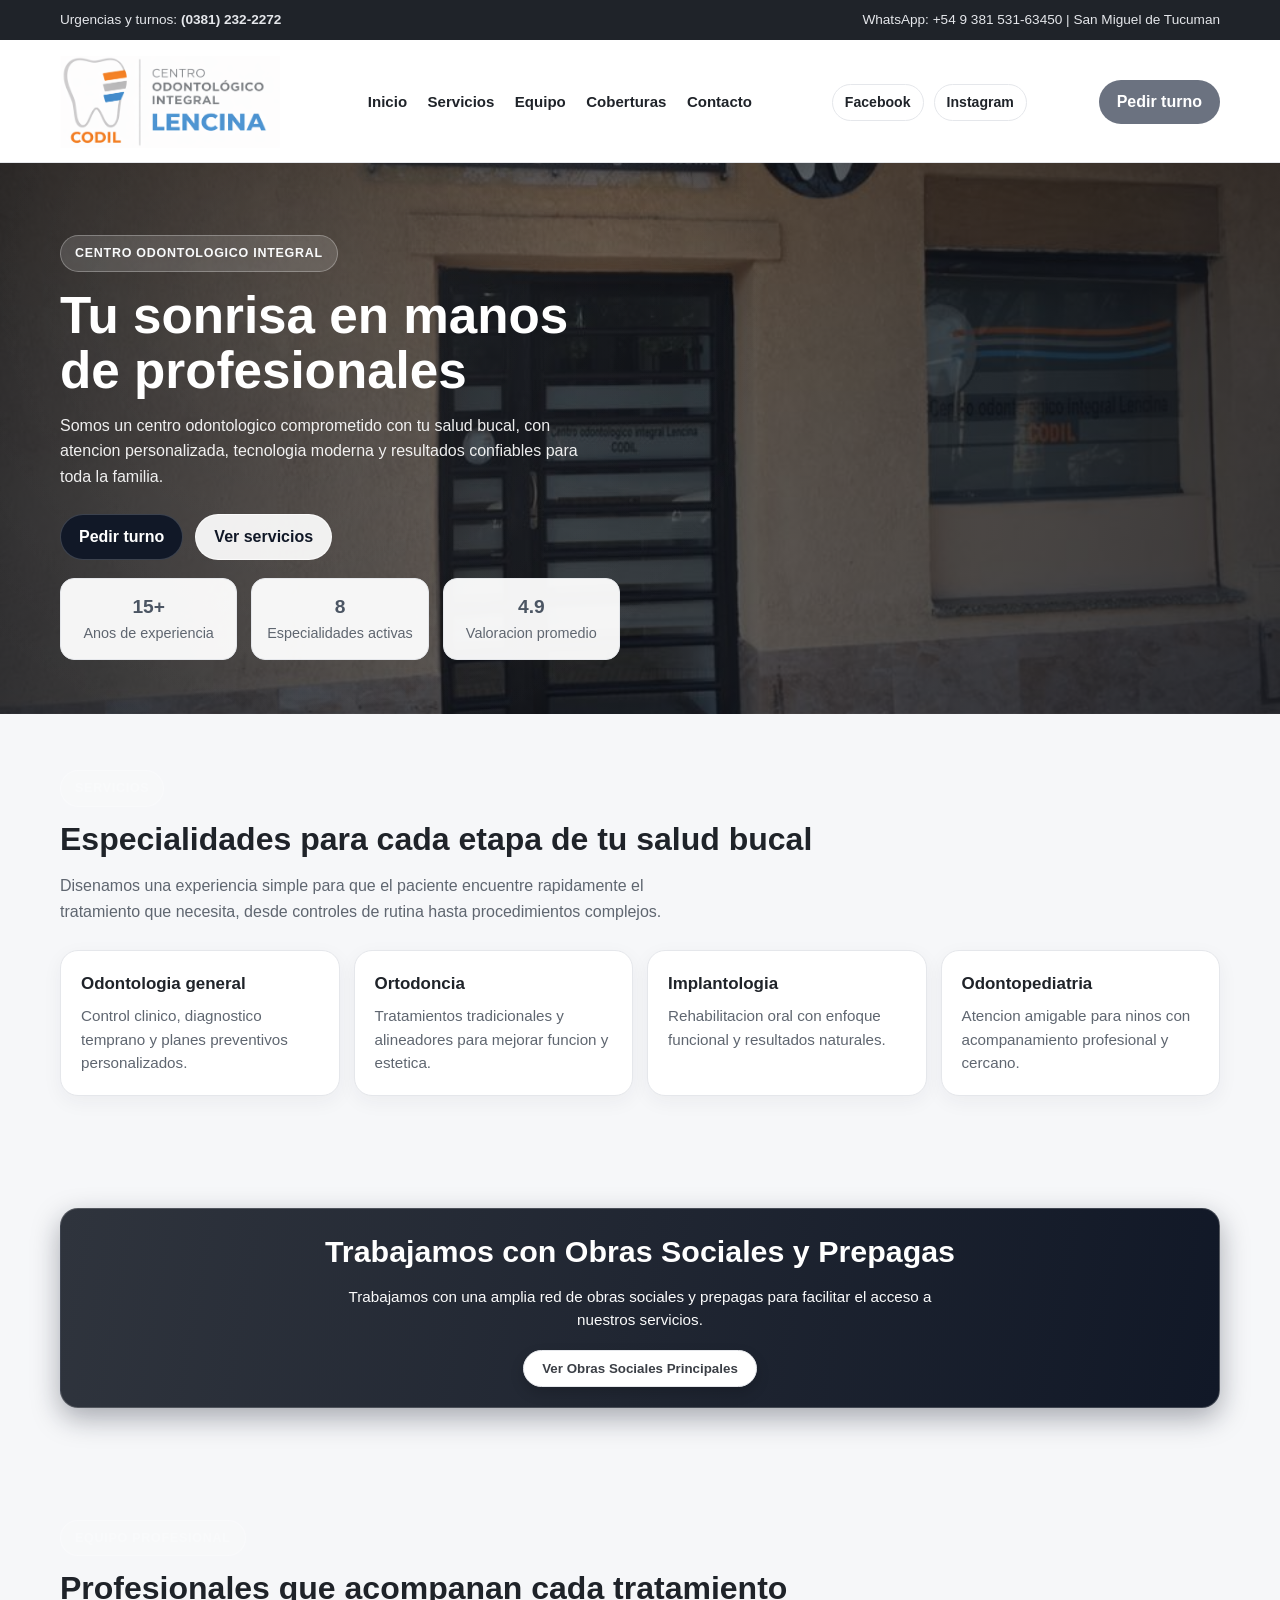
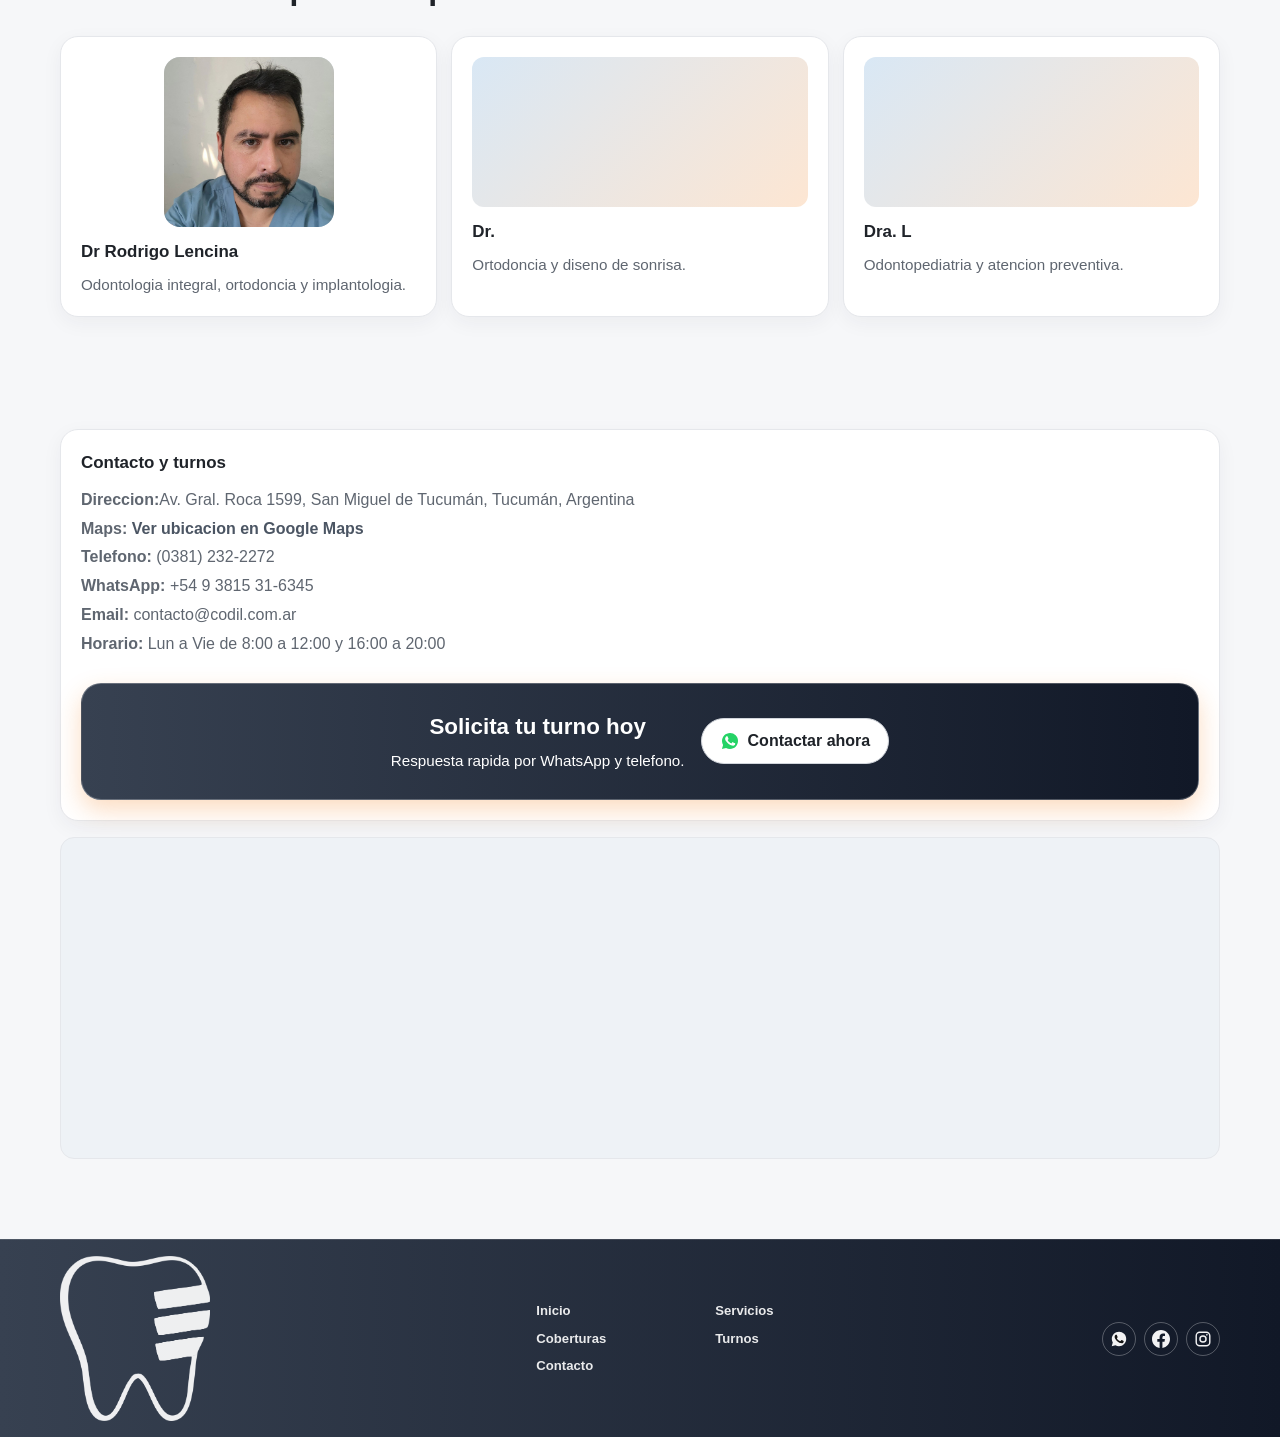
==== index.html @ 45f00eda "Primer Commit de landing page codil" ====
<!DOCTYPE html>
<html lang="es">
<head>
  <meta charset="UTF-8">
  <meta name="viewport" content="width=device-width, initial-scale=1.0">
  <title>CODIL | Centro Odontologico Integral Lencina</title>
  <link rel="icon" type="image/png" href="images/codil_logo1.png">
  <link rel="stylesheet" href="css/styles.css">
</head>
<body>
  <div class="topbar">
    <div class="container">
      <div>Urgencias y turnos: <strong>(0381) 232-2272</strong></div>
      <div>WhatsApp: <a  href="https://wa.me/5493815316345?text=Hola%20CODIL%2C%20quiero%20consultar%20por%20un%20turno.">+54 9 381 531-63450 </a> | San Miguel de Tucuman</div>
    </div>
  </div>

  <header>
    <div class="container header-wrap">
      <a class="brand" href="#inicio" aria-label="CODIL Inicio">
        <img src="images/codil_logo.png" alt="Logo CODIL Centro Odontologico Integral Lencina">
      </a>
      <nav>
        <a href="#inicio">Inicio</a>
        <a href="#servicios">Servicios</a>
        <a href="#equipo">Equipo</a>
        <a href="#coberturas">Coberturas</a>
        <a href="#contacto">Contacto</a>
      </nav>
      <div class="social-links" aria-label="Redes sociales CODIL">
        <a href="https://www.facebook.com/CODILTUC" target="_blank" rel="noopener noreferrer" aria-label="Facebook CODIL">Facebook</a>
        <a href="https://www.instagram.com/codiltuc/" target="_blank" rel="noopener noreferrer" aria-label="Instagram CODIL">Instagram</a>
      </div>
      <a href="turnos.html" class="btn btn-primary">Pedir turno</a>
    </div>
  </header>

  <main id="inicio" class="hero reveal">
    <div class="container hero-content">
      <section class="hero-panel reveal reveal-delay-1">
        <div class="badge">Centro odontologico integral</div>
        <h1>Tu sonrisa en manos de profesionales</h1>
        <p>
          Somos un centro odontologico comprometido con tu salud bucal, con atencion
          personalizada, tecnologia moderna y resultados confiables para toda la familia.
        </p>
        <div class="actions">
          <a href="turnos.html" class="btn btn-primary hero-btn">Pedir turno</a>
          <a href="#servicios" class="btn btn-outline hero-btn-alt">Ver servicios</a>
        </div>
        <div class="stats hero-stats">
          <div class="stat"><strong>15+</strong><span>Anos de experiencia</span></div>
          <div class="stat"><strong>8</strong><span>Especialidades activas</span></div>
          <div class="stat"><strong>4.9</strong><span>Valoracion promedio</span></div>
        </div>
      </section>
    </div>
  </main>

  <section class="section reveal" id="servicios">
    <div class="container">
      <div class="section-head reveal">
        <span class="badge">Servicios</span>
        <h2>Especialidades para cada etapa de tu salud bucal</h2>
        <p>
          Disenamos una experiencia simple para que el paciente encuentre rapidamente el tratamiento
          que necesita, desde controles de rutina hasta procedimientos complejos.
        </p>
      </div>
      <div class="services-grid">
        <article class="card reveal reveal-delay-1">
          <h3>Odontologia general</h3>
          <p>Control clinico, diagnostico temprano y planes preventivos personalizados.</p>
        </article>
        <article class="card reveal reveal-delay-2">
          <h3>Ortodoncia</h3>
          <p>Tratamientos tradicionales y alineadores para mejorar funcion y estetica.</p>
        </article>
        <article class="card reveal reveal-delay-3">
          <h3>Implantologia</h3>
          <p>Rehabilitacion oral con enfoque funcional y resultados naturales.</p>
        </article>
        <article class="card reveal reveal-delay-4">
          <h3>Odontopediatria</h3>
          <p>Atencion amigable para ninos con acompanamiento profesional y cercano.</p>
        </article>
      </div>
    </div>
  </section>

  <section class="section reveal" id="coberturas">
    <div class="container">
      <article class="insurance-cta card">
        <h3>Trabajamos con Obras Sociales y Prepagas</h3>
        <p>
          Trabajamos con una amplia red de obras sociales y prepagas para facilitar el acceso
          a nuestros servicios.
        </p>
        <button id="open-obras-modal" class="btn btn-light" type="button">
          Ver Obras Sociales Principales
        </button>
      </article>
    </div>
  </section>

  <section class="section reveal" id="equipo">
    <div class="container">
      <div class="section-head reveal">
        <span class="badge">Equipo profesional</span>
        <h2>Profesionales que acompanan cada tratamiento</h2>
      </div>
      <div class="team-grid">
        <article class="card reveal reveal-delay-1">
          <img class="doctor-photo doctor-photo-image" src="images/RodrigoLencina.png" alt="Dr Rodrigo Lencina">
          <h3>Dr Rodrigo Lencina</h3>
          <p>Odontologia integral, ortodoncia y implantologia.</p>
        </article>
        <article class="card reveal reveal-delay-2">
          <div class="doctor-photo"></div>
          <h3>Dr. </h3>
          <p>Ortodoncia y diseno de sonrisa.</p>
        </article>
        <article class="card reveal reveal-delay-3">
          <div class="doctor-photo"></div>
          <h3>Dra. L</h3>
          <p>Odontopediatria y atencion preventiva.</p>
        </article>
      </div>
    </div>
  </section>

  <section class="section reveal" id="contacto">
    <div class="container contact-stack">
      <article class="card reveal reveal-delay-1 contact-card">
        <h3>Contacto y turnos</h3>
        <ul class="contact-list">
          <li><strong>Direccion:</strong>Av. Gral. Roca 1599, San Miguel de Tucumán, Tucumán, Argentina</li>
          <li><strong>Maps:</strong> <a class="map-link" target="_blank" rel="noopener noreferrer" href="https://www.google.com/maps/search/?api=1&query=Av.+Gral.+Roca+1599,+San+Miguel+de+Tucuman,+Tucuman,+Argentina">Ver ubicacion en Google Maps</a></li>
          <li><strong>Telefono:</strong> (0381) 232-2272</li>
          <li><strong>WhatsApp:</strong> +54 9 3815 31-6345</li>
          <li><strong>Email:</strong> contacto@codil.com.ar</li>
          <li><strong>Horario:</strong> Lun a Vie de 8:00 a 12:00 y 16:00 a 20:00</li>
        </ul>
        <div class="cta">
          <div>
            <h3>Solicita tu turno hoy</h3>
            <p>Respuesta rapida por WhatsApp y telefono.</p>
          </div>
          <a
            href="https://wa.me/5493815316345?text=Hola%20CODIL%2C%20quiero%20consultar%20por%20un%20turno."
            class="btn btn-outline whatsapp-btn"
            target="_blank"
            rel="noopener noreferrer"
            aria-label="Contactar por WhatsApp">
            <svg viewBox="0 0 32 32" aria-hidden="true" focusable="false">
              <path fill="#25D366" d="M16.01 3.2c-7.08 0-12.8 5.72-12.8 12.78 0 2.26.6 4.46 1.72 6.4L3.1 28.8l6.57-1.75a12.8 12.8 0 0 0 6.34 1.7h.01c7.06 0 12.78-5.72 12.78-12.8 0-3.43-1.34-6.66-3.76-9.08A12.73 12.73 0 0 0 16 3.2Z"/>
              <path fill="#fff" d="M23.42 19.15c-.4-.2-2.34-1.16-2.7-1.29-.36-.13-.62-.2-.88.2-.26.4-1 1.29-1.23 1.56-.22.26-.45.3-.84.1-.4-.2-1.67-.62-3.18-1.97-1.18-1.06-1.98-2.37-2.2-2.77-.23-.4-.02-.61.17-.81.17-.17.4-.45.6-.68.2-.23.27-.4.4-.66.13-.27.07-.5-.03-.7-.1-.2-.88-2.13-1.2-2.92-.31-.75-.63-.65-.88-.66h-.75c-.27 0-.7.1-1.06.5-.36.4-1.39 1.36-1.39 3.33 0 1.96 1.42 3.86 1.62 4.12.2.27 2.8 4.27 6.79 5.98.95.41 1.69.65 2.27.83.95.3 1.81.26 2.49.16.76-.11 2.34-.95 2.67-1.87.33-.92.33-1.7.23-1.87-.1-.16-.36-.26-.75-.46Z"/>
            </svg>
            Contactar ahora
          </a>
        </div>
      </article>
      <div class="map-frame reveal reveal-delay-2">
        <iframe
          title="Ubicacion CODIL en Google Maps"
          src="https://maps.google.com/maps?q=Av.%20Gral.%20Roca%201599,%20San%20Miguel%20de%20Tucuman,%20Tucuman,%20Argentina&t=&z=16&ie=UTF8&iwloc=&output=embed"
          loading="lazy"
          referrerpolicy="no-referrer-when-downgrade"
          allowfullscreen>
        </iframe>
      </div>
    </div>
  </section>

  <div id="obras-modal" class="modal-overlay" aria-hidden="true">
    <div class="modal-card" role="dialog" aria-modal="true" aria-labelledby="obras-modal-title">
      <button id="close-obras-modal" class="modal-close" type="button" aria-label="Cerrar modal">x</button>
      <h3 id="obras-modal-title">Obras Sociales Principales</h3>
      <p>
        Trabajamos con una amplia red de obras sociales y prepagas. A continuacion, se muestran las principales:
      </p>
      <div class="insurance-grid">
        <div class="insurance-item"><img class="insurance-logo-img" src="images/obrasSociales/ipsst.png" alt="Logo IPSST"><span>Subsidio de Salud</span></div>
        <div class="insurance-item"><img class="insurance-logo-img" src="images/obrasSociales/sancor.png" alt="Logo Sancor Salud"><span>Sancor Salud</span></div>
        <div class="insurance-item"><img class="insurance-logo-img" src="images/obrasSociales/ospe.jpg" alt="Logo OSPE"><span>OSPE</span></div>
        <div class="insurance-item"><img class="insurance-logo-img" src="images/obrasSociales/swiss.png" alt="Logo Swiss Medical"><span>Swiss Medical</span></div>
        <div class="insurance-item"><span class="insurance-logo">OG</span><span>OSSEG</span></div>
        <div class="insurance-item"><span class="insurance-logo">+</span><span>Prepagas varias</span></div>
      </div>
      <p class="modal-note">Para consultar si tu obra social esta incluida, por favor contactanos.</p>
    </div>
  </div>

  <footer>
    <div class="container footer-wrap">
      <a class="footer-brand" href="#inicio" aria-label="CODIL Inicio">
        <img src="images/codil_logo1.png" alt="Logo CODIL">
      </a>
      <nav class="footer-nav" aria-label="Navegacion footer">
        <a href="#inicio">Inicio</a>
        <a href="#servicios">Servicios</a>
        <a href="#coberturas">Coberturas</a>
        <a href="turnos.html">Turnos</a>
        <a href="#contacto">Contacto</a>
      </nav>
      <div class="footer-social" aria-label="Redes sociales">
        <a class="social-icon" href="https://wa.me/5493815316345?text=Hola%20CODIL%2C%20quiero%20consultar%20por%20un%20turno." target="_blank" rel="noopener noreferrer" aria-label="WhatsApp CODIL">
          <svg viewBox="0 0 32 32" aria-hidden="true" focusable="false">
            <path fill="currentColor" d="M16.01 3.2c-7.08 0-12.8 5.72-12.8 12.78 0 2.26.6 4.46 1.72 6.4L3.1 28.8l6.57-1.75a12.8 12.8 0 0 0 6.34 1.7h.01c7.06 0 12.78-5.72 12.78-12.8 0-3.43-1.34-6.66-3.76-9.08A12.73 12.73 0 0 0 16 3.2Z"/>
            <path fill="#141414" d="M23.42 19.15c-.4-.2-2.34-1.16-2.7-1.29-.36-.13-.62-.2-.88.2-.26.4-1 1.29-1.23 1.56-.22.26-.45.3-.84.1-.4-.2-1.67-.62-3.18-1.97-1.18-1.06-1.98-2.37-2.2-2.77-.23-.4-.02-.61.17-.81.17-.17.4-.45.6-.68.2-.23.27-.4.4-.66.13-.27.07-.5-.03-.7-.1-.2-.88-2.13-1.2-2.92-.31-.75-.63-.65-.88-.66h-.75c-.27 0-.7.1-1.06.5-.36.4-1.39 1.36-1.39 3.33 0 1.96 1.42 3.86 1.62 4.12.2.27 2.8 4.27 6.79 5.98.95.41 1.69.65 2.27.83.95.3 1.81.26 2.49.16.76-.11 2.34-.95 2.67-1.87.33-.92.33-1.7.23-1.87-.1-.16-.36-.26-.75-.46Z"/>
          </svg>
        </a>
        <a class="social-icon" href="https://www.facebook.com/CODILTUC" target="_blank" rel="noopener noreferrer" aria-label="Facebook CODIL">
          <svg viewBox="0 0 24 24" aria-hidden="true" focusable="false">
            <path fill="currentColor" d="M24 12.07C24 5.4 18.63 0 12 0S0 5.4 0 12.07c0 6.03 4.39 11.02 10.13 11.93v-8.43H7.08v-3.5h3.05V9.41c0-3.03 1.79-4.7 4.54-4.7 1.31 0 2.68.24 2.68.24v2.98h-1.51c-1.49 0-1.95.93-1.95 1.88v2.26h3.33l-.53 3.5h-2.8V24C19.61 23.09 24 18.1 24 12.07Z"/>
          </svg>
        </a>
        <a class="social-icon" href="https://www.instagram.com/codiltuc/" target="_blank" rel="noopener noreferrer" aria-label="Instagram CODIL">
          <svg viewBox="0 0 24 24" aria-hidden="true" focusable="false">
            <path fill="currentColor" d="M7.75 2h8.5A5.75 5.75 0 0 1 22 7.75v8.5A5.75 5.75 0 0 1 16.25 22h-8.5A5.75 5.75 0 0 1 2 16.25v-8.5A5.75 5.75 0 0 1 7.75 2Zm-.2 1.9A3.65 3.65 0 0 0 3.9 7.55v8.9a3.65 3.65 0 0 0 3.65 3.65h8.9a3.65 3.65 0 0 0 3.65-3.65v-8.9a3.65 3.65 0 0 0-3.65-3.65h-8.9Zm9.65 1.45a1.1 1.1 0 1 1 0 2.2 1.1 1.1 0 0 1 0-2.2ZM12 7a5 5 0 1 1 0 10 5 5 0 0 1 0-10Zm0 1.9A3.1 3.1 0 1 0 12 15.1 3.1 3.1 0 0 0 12 8.9Z"/>
          </svg>
        </a>
      </div>
    </div>
  </footer>
  <script>
    (function () {
      const items = document.querySelectorAll(".reveal");
      if (!items.length) return;

      const onVisible = (entries, observer) => {
        entries.forEach((entry) => {
          if (entry.isIntersecting) {
            entry.target.classList.add("is-visible");
            observer.unobserve(entry.target);
          }
        });
      };

      const observer = new IntersectionObserver(onVisible, {
        threshold: 0.16,
        rootMargin: "0px 0px -5% 0px",
      });

      items.forEach((item) => observer.observe(item));

      const modal = document.getElementById("obras-modal");
      const openModalBtn = document.getElementById("open-obras-modal");
      const closeModalBtn = document.getElementById("close-obras-modal");
      if (!modal || !openModalBtn || !closeModalBtn) return;

      const openModal = () => {
        modal.classList.add("is-open");
        modal.setAttribute("aria-hidden", "false");
        document.body.classList.add("modal-open");
      };

      const closeModal = () => {
        modal.classList.remove("is-open");
        modal.setAttribute("aria-hidden", "true");
        document.body.classList.remove("modal-open");
      };

      openModalBtn.addEventListener("click", openModal);
      closeModalBtn.addEventListener("click", closeModal);
      modal.addEventListener("click", (event) => {
        if (event.target === modal) closeModal();
      });
      document.addEventListener("keydown", (event) => {
        if (event.key === "Escape" && modal.classList.contains("is-open")) closeModal();
      });
    })();
  </script>
</body>
</html>
---- css/styles.css ----
:root {
      --blue: #4b5563;
      --orange: #6b7280;
      --gray-900: #1f2329;
      --gray-700: #5f6670;
      --gray-500: #9ca3af;
      --gray-200: #e5e7eb;
      --gray-100: #f6f7f9;
      --white: #ffffff;
    }

    * { box-sizing: border-box; }

    body {
      margin: 0;
      font-family: "Segoe UI", Arial, sans-serif;
      line-height: 1.5;
      background: var(--gray-100);
      color: var(--gray-900);
      text-rendering: optimizeLegibility;
      -webkit-font-smoothing: antialiased;
      -moz-osx-font-smoothing: grayscale;
    }

    .container {
      width: min(1160px, 92%);
      margin: 0 auto;
    }

    .topbar {
      background: var(--gray-900);
      color: #e5e7eb;
      font-size: 0.85rem;
    }

    .topbar .container {
      min-height: 40px;
      display: flex;
      align-items: center;
      justify-content: space-between;
      gap: 16px;
      flex-wrap: wrap;
      padding: 8px 0;
    }

    .topbar a {
      color: #e5e7eb;
      text-decoration: none;
    }

    header {
      background: var(--white);
      border-bottom: 1px solid var(--gray-200);
      position: sticky;
      top: 0px;
      z-index: 50;
    }

    .header-wrap {
      display: flex;
      justify-content: space-between;
      align-items: center;
      padding: 16px 0 14px;
      gap: 16px;
      flex-wrap: wrap;
    }

    .brand {
      display: flex;
      align-items: center;
      gap: 14px;
    }

    .brand img {
      width: 220px;
      height: auto;
      display: block;
    }

    .social-links {
      display: inline-flex;
      align-items: center;
      gap: 10px;
      margin-left: 8px;
    }

    .social-links a {
      text-decoration: none;
      color: var(--gray-900);
      font-size: 0.88rem;
      font-weight: 700;
      border: 1px solid var(--gray-200);
      border-radius: 999px;
      padding: 7px 12px;
      background: #fff;
    }

    .social-links a:hover {
      border-color: #9ca3af;
      background: #f3f4f6;
    }

    nav a {
      text-decoration: none;
      color: var(--gray-900);
      margin-left: 16px;
      font-weight: 600;
      font-size: 0.94rem;
    }

    nav a:hover {
      color: var(--blue);
    }

    .btn {
      border: none;
      border-radius: 999px;
      padding: 10px 18px;
      font-weight: 700;
      cursor: pointer;
      text-decoration: none;
      display: inline-flex;
      align-items: center;
      justify-content: center;
      transition: transform 0.2s ease;
    }

    .btn:hover {
      transform: translateY(-1px);
    }

    .btn-primary {
      background: var(--orange);
      color: #fff;
    }

    .btn-outline {
      background: var(--white);
      color: var(--gray-900);
      border: 1px solid #d1d5db;
    }

    .whatsapp-btn {
      gap: 8px;
      font-weight: 700;
    }

    .whatsapp-btn svg {
      width: 20px;
      height: 20px;
      display: block;
      flex-shrink: 0;
    }

    .btn-light {
      background: #fff;
      color: #3b3f46;
      border: 1px solid #e5e7eb;
      box-shadow: 0 6px 14px rgba(0, 0, 0, 0.16);
    }

    .hero {
      position: relative;
      padding: 72px 0 54px;
      background-image:
        linear-gradient(95deg, rgba(12, 16, 22, 0.86) 0%, rgba(12, 16, 22, 0.62) 46%, rgba(12, 16, 22, 0.8) 100%),
        url("../images/hero.jpg");
      background-size: cover;
      background-position: center;
      background-repeat: no-repeat;
    }

    .hero::before {
      content: "";
      position: absolute;
      inset: 0;
      background: radial-gradient(circle at 24% 24%, rgba(255, 255, 255, 0.06), transparent 45%);
      pointer-events: none;
    }

    .hero > .container {
      position: relative;
      z-index: 1;
    }

    .hero-content {
      min-height: 420px;
      display: flex;
      align-items: center;
    }

    .badge {
      display: inline-block;
      background: rgba(255, 255, 255, 0.14);
      border: 1px solid rgba(255, 255, 255, 0.28);
      border-radius: 999px;
      padding: 8px 14px;
      color: #f9fafb;
      font-size: 0.78rem;
      letter-spacing: 0.06em;
      text-transform: uppercase;
      font-weight: 700;
    }

    h1 {
      margin: 16px 0 14px;
      font-size: clamp(2rem, 4vw, 3.25rem);
      line-height: 1.08;
      color: #fff;
    }

    .hero p {
      color: rgba(255, 255, 255, 0.92);
      line-height: 1.6;
      margin: 0;
      max-width: 60ch;
    }

    .actions {
      margin-top: 24px;
      display: flex;
      gap: 12px;
      flex-wrap: wrap;
    }

    .hero-panel {
      max-width: 560px;
    }

    .hero-btn {
      background: #111827;
      color: #fff;
      border: 1px solid rgba(255, 255, 255, 0.18);
    }

    .hero-btn-alt {
      background: rgba(255, 255, 255, 0.92);
      color: #111827;
      border: 1px solid rgba(255, 255, 255, 0.65);
    }

    .hero-stats .stat {
      background: rgba(255, 255, 255, 0.95);
    }

    .stats {
      margin-top: 18px;
      display: grid;
      grid-template-columns: repeat(3, 1fr);
      gap: 14px;
    }

    .stat {
      background: var(--white);
      border: 1px solid var(--gray-200);
      border-radius: 14px;
      padding: 14px;
      text-align: center;
    }

    .stat strong {
      display: block;
      font-size: 1.2rem;
      color: var(--blue);
    }

    .stat span {
      font-size: 0.9rem;
      color: var(--gray-700);
    }

    .section {
      padding: 56px 0;
    }

    .section-head {
      margin-bottom: 24px;
    }

    .section-head h2 {
      margin: 8px 0 0;
      font-size: clamp(1.6rem, 2.5vw, 2.2rem);
    }

    .section-head p {
      margin-top: 10px;
      color: var(--gray-700);
      max-width: 70ch;
      line-height: 1.65;
    }

    .services-grid {
      display: grid;
      grid-template-columns: repeat(4, 1fr);
      gap: 14px;
    }

    .card {
      background: var(--white);
      border: 1px solid var(--gray-200);
      border-radius: 18px;
      padding: 20px;
      box-shadow: 0 6px 20px rgba(30, 41, 59, 0.05);
    }

    .card h3 {
      margin: 0 0 8px;
      font-size: 1.06rem;
      color: var(--gray-900);
    }

    .card p {
      margin: 0;
      color: var(--gray-700);
      line-height: 1.55;
      font-size: 0.95rem;
    }

    .split {
      display: grid;
      grid-template-columns: 1fr 1fr;
      gap: 18px;
      align-items: stretch;
    }

    .panel-blue {
      background: var(--blue);
      color: #fff;
    }

    .panel-blue p {
      color: rgba(255, 255, 255, 0.9);
      margin: 8px 0 0;
      line-height: 1.6;
    }

    .insurance-cta {
      text-align: center;
      background: linear-gradient(100deg, #2f343d, #111827);
      color: #fff;
      border: 1px solid rgba(255, 255, 255, 0.18);
      box-shadow: 0 10px 28px rgba(17, 24, 39, 0.35);
    }

    .insurance-cta h3 {
      color: #fff;
      margin-bottom: 10px;
      font-size: 1.9rem;
    }

    .insurance-cta p {
      color: rgba(255, 255, 255, 0.98);
      font-weight: 500;
      margin-bottom: 18px;
      max-width: 70ch;
      margin-left: auto;
      margin-right: auto;
    }

    .team-grid {
      display: grid;
      grid-template-columns: repeat(3, 1fr);
      gap: 14px;
    }

    .doctor-photo {
      border-radius: 12px;
      background: linear-gradient(135deg, rgba(81, 148, 208, 0.22), rgba(245, 130, 32, 0.2));
      height: 150px;
      margin-bottom: 12px;
    }

    .doctor-photo-image {
      display: block;
      width: 170px;
      height: 170px;
      margin: 0 auto 12px;
      object-fit: cover;
      object-position: center 20%;
      border-radius: 16px;
      background: #dfe7ef;
    }

    .contact-grid {
      display: grid;
      grid-template-columns: 1fr 1fr;
      gap: 16px;
    }

    .contact-stack {
      display: grid;
      gap: 16px;
    }

    .contact-card h3 {
      margin-top: 0;
    }

    .contact-list {
      list-style: none;
      padding: 0;
      margin: 10px 0 0;
      color: var(--gray-700);
      line-height: 1.8;
    }

    .map-link {
      color: var(--blue);
      font-weight: 600;
      text-decoration: none;
    }

    .map-link:hover {
      text-decoration: underline;
    }

    .map-frame {
      border: 1px solid var(--gray-200);
      border-radius: 14px;
      overflow: hidden;
      min-height: 320px;
      background: #eef2f6;
    }

    .map-frame iframe {
      width: 100%;
      height: 320px;
      border: 0;
      display: block;
    }

    .cta {
      margin-top: 24px;
      padding: 26px;
      border-radius: 20px;
      background: linear-gradient(90deg, #374151, #111827);
      color: #fff;
      display: flex;
      align-items: center;
      justify-content: center;
      gap: 16px;
      flex-wrap: wrap;
      text-align: center;
      border: 1px solid rgba(255, 255, 255, 0.25);
      box-shadow: 0 10px 24px rgba(245, 130, 32, 0.28);
      transform: none;
    }

    .cta h3 {
      margin: 0;
      font-size: 1.4rem;
      color: #ffffff;
    }

    .cta p {
      margin: 6px 0 0;
      color: rgba(255, 255, 255, 1);
      font-weight: 500;
    }

    .cta > div {
      text-align: center;
    }

    footer {
      margin-top: 24px;
      background: linear-gradient(90deg, #374151, #111827);
      border-top: 1px solid rgba(255, 255, 255, 0.12);
      padding: 16px 0;
      color: rgba(255, 255, 255, 0.92);
      font-size: 0.84rem;
    }

    .footer-wrap {
      display: grid;
      grid-template-columns: 1.3fr 1fr 1fr;
      align-items: center;
      gap: 16px;
    }

    .footer-brand img {
      width: 150px;
      display: block;
      filter: brightness(0) invert(1);
      opacity: 0.92;
    }

    .footer-nav {
      display: grid;
      grid-template-columns: 1fr 1fr;
      gap: 8px 16px;
    }

    .footer-nav a {
      text-decoration: none;
      color: rgba(255, 255, 255, 0.9);
      font-weight: 600;
      font-size: 0.82rem;
    }

    .footer-nav a:hover {
      color: #ffffff;
      text-decoration: underline;
    }

    .footer-social {
      display: flex;
      gap: 8px;
      justify-content: flex-end;
      flex-wrap: wrap;
    }

    .social-icon {
      text-decoration: none;
      color: rgba(255, 255, 255, 0.95);
      border: 1px solid rgba(255, 255, 255, 0.28);
      border-radius: 50%;
      width: 34px;
      height: 34px;
      display: inline-flex;
      align-items: center;
      justify-content: center;
    }

    .social-icon svg {
      width: 18px;
      height: 18px;
      display: block;
    }

    .social-icon:hover {
      background: rgba(255, 255, 255, 0.12);
    }

    .modal-open {
      overflow: hidden;
    }

    .modal-overlay {
      position: fixed;
      inset: 0;
      background: rgba(15, 23, 42, 0.45);
      display: flex;
      align-items: center;
      justify-content: center;
      padding: 20px;
      z-index: 120;
      opacity: 0;
      pointer-events: none;
      transition: opacity 0.25s ease;
    }

    .modal-overlay.is-open {
      opacity: 1;
      pointer-events: auto;
    }

    .modal-card {
      width: min(760px, 100%);
      max-height: 88vh;
      overflow-y: auto;
      background: #fff;
      border-radius: 14px;
      padding: 24px 20px;
      position: relative;
      border: 1px solid #d5e2ef;
      box-shadow: 0 18px 40px rgba(15, 23, 42, 0.24);
    }

    .modal-card h3 {
      margin: 0 0 12px;
      color: var(--blue);
      font-size: 2rem;
    }

    .modal-card p {
      margin: 0;
      color: #4b5563;
      line-height: 1.6;
    }

    .modal-close {
      position: absolute;
      top: 12px;
      right: 12px;
      width: 28px;
      height: 28px;
      border-radius: 8px;
      border: 1px solid #e5e7eb;
      background: #fff;
      color: #9ca3af;
      font-size: 0.95rem;
      cursor: pointer;
    }

    .insurance-grid {
      margin-top: 18px;
      display: grid;
      grid-template-columns: 1fr 1fr;
      gap: 14px 22px;
    }

    .insurance-item {
      display: flex;
      align-items: center;
      gap: 12px;
      color: #374151;
      font-weight: 600;
      font-size: 1.05rem;
    }

    .insurance-logo {
      width: 62px;
      height: 62px;
      border-radius: 12px;
      border: 1px solid #d7e3ef;
      background: #fff;
      display: inline-flex;
      align-items: center;
      justify-content: center;
      font-size: 1.1rem;
      font-weight: 700;
      color: var(--orange);
      box-shadow: 0 6px 12px rgba(0, 0, 0, 0.07);
      flex-shrink: 0;
    }

    .insurance-logo-img {
      width: 62px;
      height: 62px;
      border-radius: 12px;
      border: 1px solid #d7e3ef;
      background: #fff;
      object-fit: contain;
      padding: 6px;
      box-shadow: 0 6px 12px rgba(0, 0, 0, 0.07);
      flex-shrink: 0;
    }

    .modal-note {
      margin-top: 18px !important;
      color: #6b7280 !important;
    }

    .reveal {
      opacity: 0;
      transform: translateY(12px);
      transition: opacity 0.7s ease, transform 0.7s ease;
    }

    .reveal.is-visible {
      opacity: 1;
      transform: translateY(0);
    }

    .reveal-delay-1 { transition-delay: 0.08s; }
    .reveal-delay-2 { transition-delay: 0.16s; }
    .reveal-delay-3 { transition-delay: 0.24s; }
    .reveal-delay-4 { transition-delay: 0.32s; }

    @media (prefers-reduced-motion: reduce) {
      .reveal,
      .reveal.is-visible {
        opacity: 1;
        transform: none;
        transition: none;
      }
    }

    @media (max-width: 1024px) {
      .services-grid { grid-template-columns: repeat(2, 1fr); }
      .team-grid { grid-template-columns: repeat(2, 1fr); }
    }

    @media (max-width: 900px) {
      .brand img { width: 186px; }

      .hero-grid,
      .split,
      .contact-grid,
      .stats {
        grid-template-columns: 1fr;
      }

      .hero-content {
        min-height: 360px;
      }

      .topbar .container {
        justify-content: center;
        text-align: center;
      }

      .header-wrap {
        justify-content: center;
      }

      nav {
        display: flex;
        flex-wrap: wrap;
        justify-content: center;
      }

      nav a { margin: 0 8px; }

      .social-links {
        width: 100%;
        justify-content: center;
        margin: 6px 0 0;
      }

      .footer-wrap {
        grid-template-columns: 1fr;
        text-align: center;
      }

      .footer-brand img {
        margin: 0 auto;
      }

      .footer-nav {
        grid-template-columns: 1fr;
        justify-items: center;
      }

      .footer-social {
        justify-content: center;
      }
    }

    @media (max-width: 640px) {
      .services-grid,
      .team-grid {
        grid-template-columns: 1fr;
      }

      .insurance-cta h3 {
        font-size: 1.4rem;
      }

      .insurance-grid {
        grid-template-columns: 1fr;
      }
    }
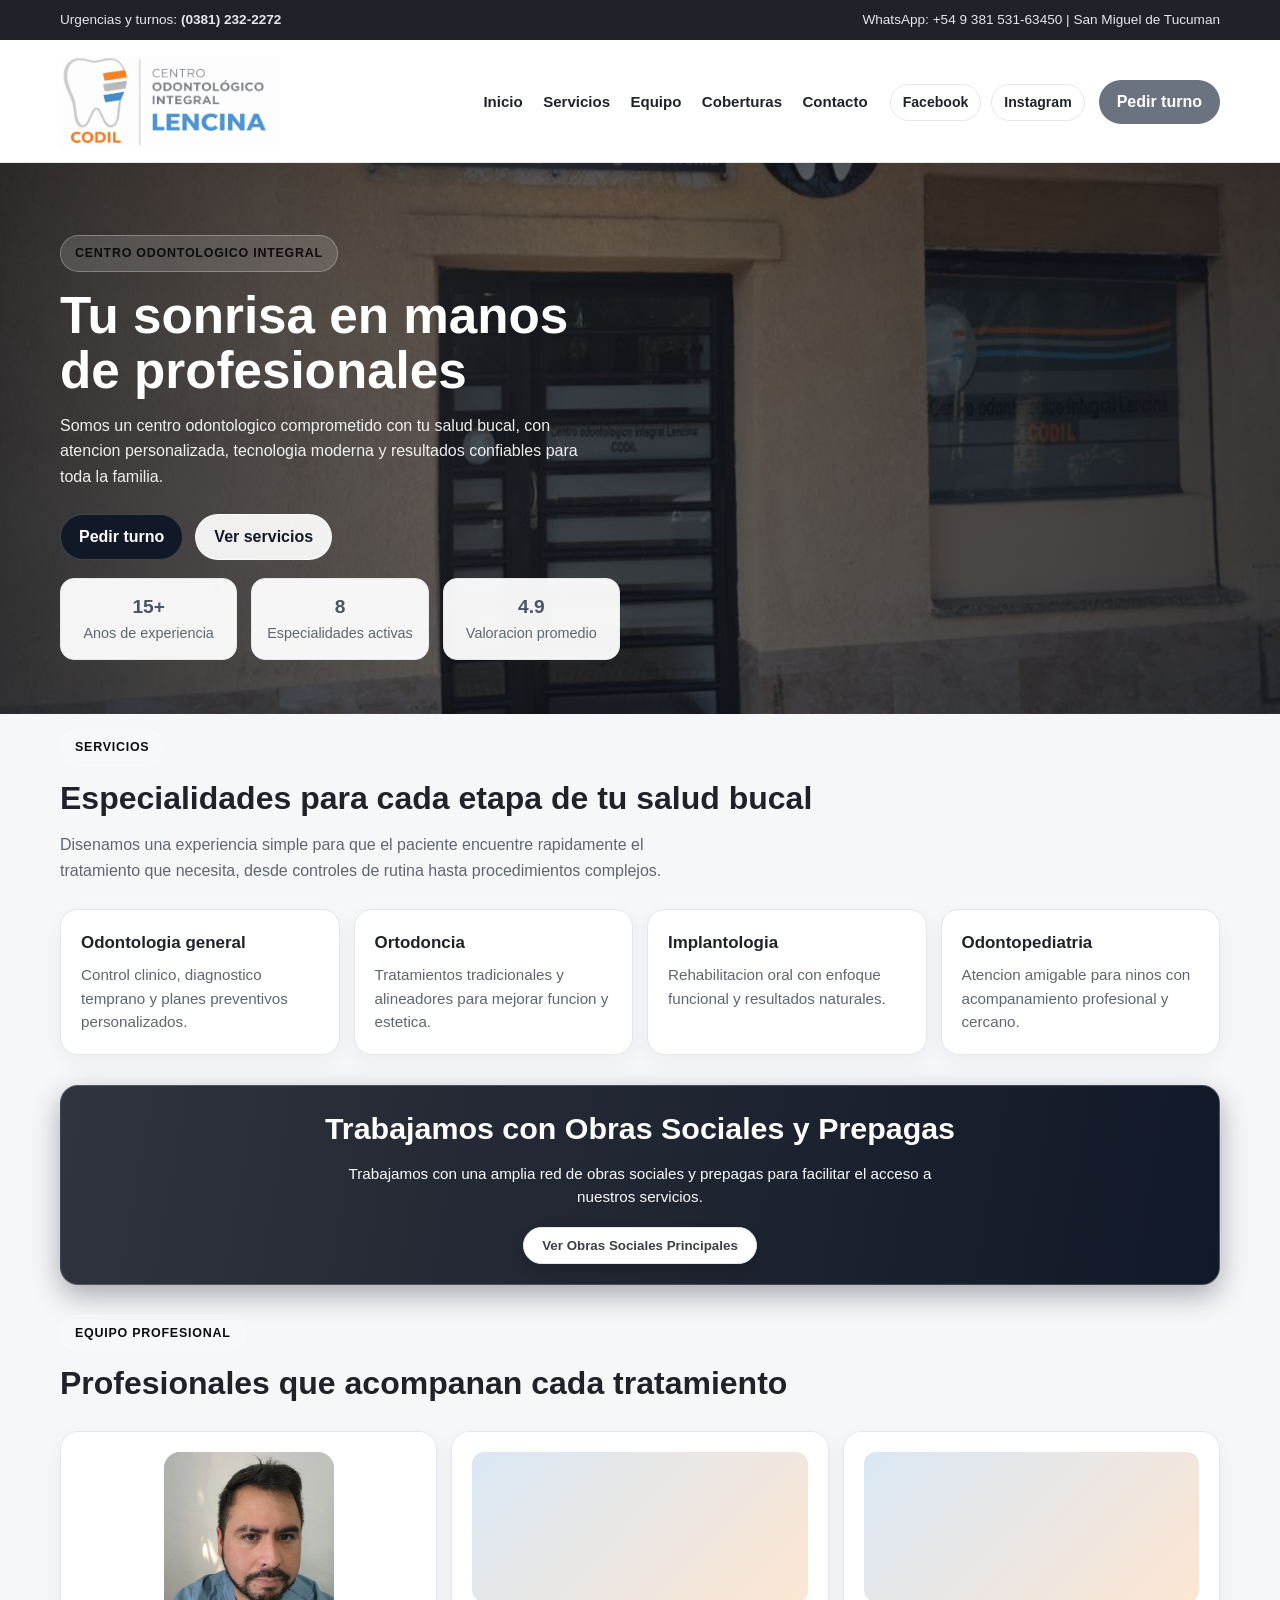
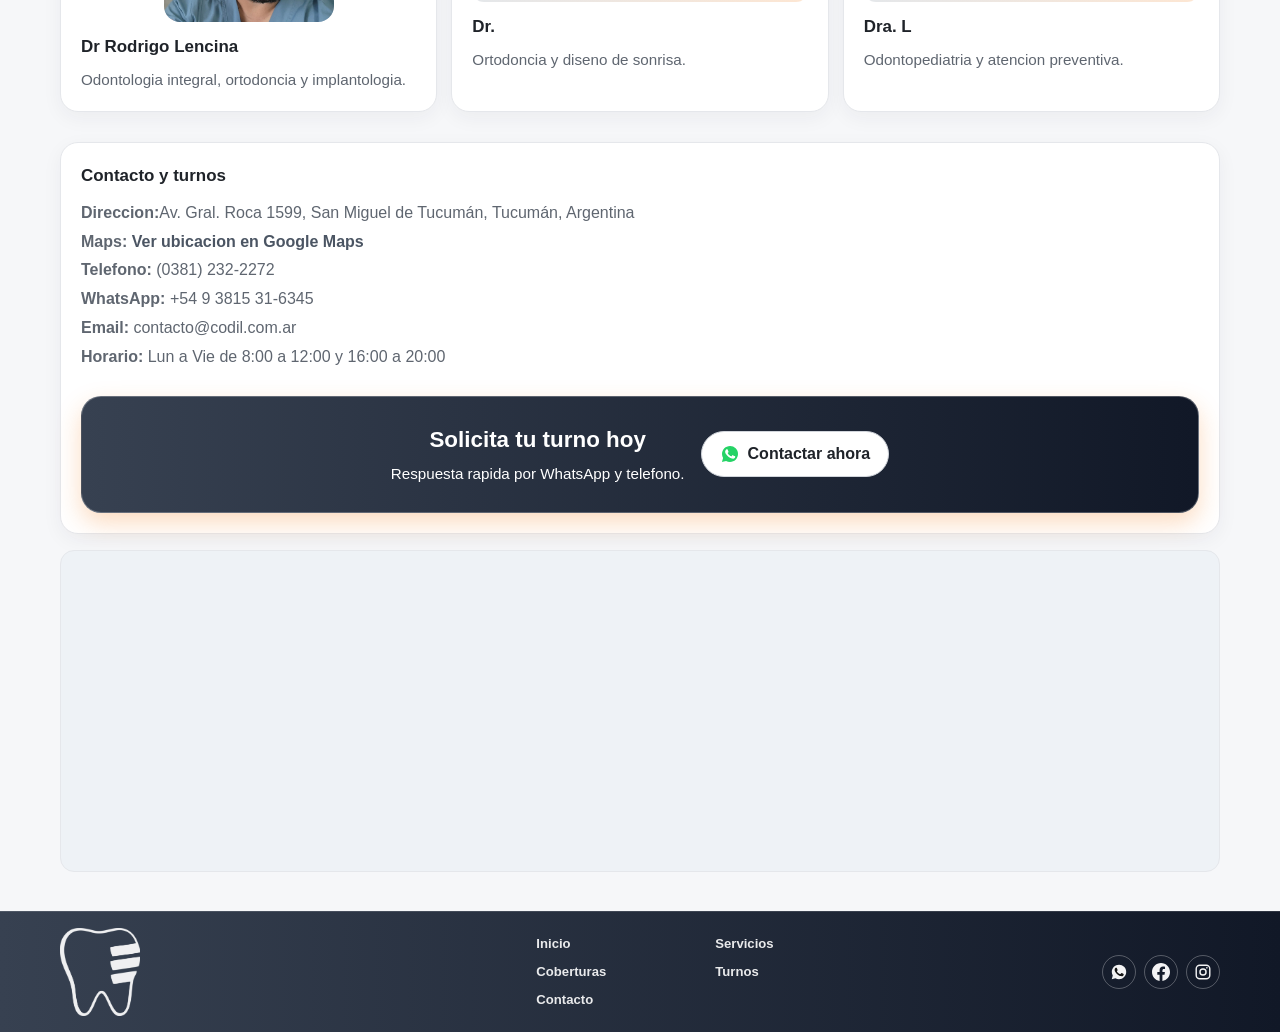
==== commit 3e9850d1: "Acatualizacion de Js y cambios pedidos por nani" ====
--- a/index.html
+++ b/index.html
@@ -20,18 +20,23 @@
       <a class="brand" href="#inicio" aria-label="CODIL Inicio">
         <img src="images/codil_logo.png" alt="Logo CODIL Centro Odontologico Integral Lencina">
       </a>
-      <nav>
-        <a href="#inicio">Inicio</a>
-        <a href="#servicios">Servicios</a>
-        <a href="#equipo">Equipo</a>
-        <a href="#coberturas">Coberturas</a>
-        <a href="#contacto">Contacto</a>
-      </nav>
-      <div class="social-links" aria-label="Redes sociales CODIL">
-        <a href="https://www.facebook.com/CODILTUC" target="_blank" rel="noopener noreferrer" aria-label="Facebook CODIL">Facebook</a>
-        <a href="https://www.instagram.com/codiltuc/" target="_blank" rel="noopener noreferrer" aria-label="Instagram CODIL">Instagram</a>
-      </div>
-      <a href="turnos.html" class="btn btn-primary">Pedir turno</a>
+      <button id="menu-toggle" class="menu-toggle" type="button" aria-expanded="false" aria-controls="main-menu" aria-label="Abrir menu">
+        <span></span><span></span><span></span>
+      </button>
+      <div id="main-menu" class="header-menu">
+        <nav>
+          <a href="#inicio">Inicio</a>
+          <a href="#servicios">Servicios</a>
+          <a href="#equipo">Equipo</a>
+          <a href="#coberturas">Coberturas</a>
+          <a href="#contacto">Contacto</a>
+        </nav>
+        <div class="social-links" aria-label="Redes sociales CODIL">
+          <a href="https://www.facebook.com/CODILTUC" target="_blank" rel="noopener noreferrer" aria-label="Facebook CODIL">Facebook</a>
+          <a href="https://www.instagram.com/codiltuc/" target="_blank" rel="noopener noreferrer" aria-label="Instagram CODIL">Instagram</a>
+        </div>
+        <a href="turnos.html" class="btn btn-primary">Pedir turno</a>
+      </div>
     </div>
   </header>
 
@@ -223,53 +228,6 @@
       </div>
     </div>
   </footer>
-  <script>
-    (function () {
-      const items = document.querySelectorAll(".reveal");
-      if (!items.length) return;
-
-      const onVisible = (entries, observer) => {
-        entries.forEach((entry) => {
-          if (entry.isIntersecting) {
-            entry.target.classList.add("is-visible");
-            observer.unobserve(entry.target);
-          }
-        });
-      };
-
-      const observer = new IntersectionObserver(onVisible, {
-        threshold: 0.16,
-        rootMargin: "0px 0px -5% 0px",
-      });
-
-      items.forEach((item) => observer.observe(item));
-
-      const modal = document.getElementById("obras-modal");
-      const openModalBtn = document.getElementById("open-obras-modal");
-      const closeModalBtn = document.getElementById("close-obras-modal");
-      if (!modal || !openModalBtn || !closeModalBtn) return;
-
-      const openModal = () => {
-        modal.classList.add("is-open");
-        modal.setAttribute("aria-hidden", "false");
-        document.body.classList.add("modal-open");
-      };
-
-      const closeModal = () => {
-        modal.classList.remove("is-open");
-        modal.setAttribute("aria-hidden", "true");
-        document.body.classList.remove("modal-open");
-      };
-
-      openModalBtn.addEventListener("click", openModal);
-      closeModalBtn.addEventListener("click", closeModal);
-      modal.addEventListener("click", (event) => {
-        if (event.target === modal) closeModal();
-      });
-      document.addEventListener("keydown", (event) => {
-        if (event.key === "Escape" && modal.classList.contains("is-open")) closeModal();
-      });
-    })();
-  </script>
+  <script src="js/main.js"></script>
 </body>
 </html>
--- a/css/styles.css
+++ b/css/styles.css
@@ -22,6 +22,18 @@
       -moz-osx-font-smoothing: grayscale;
     }
 
+    html {
+      scroll-behavior: smooth;
+    }
+
+    #inicio,
+    #servicios,
+    #equipo,
+    #coberturas,
+    #contacto {
+      scroll-margin-top: 130px;
+    }
+
     .container {
       width: min(1160px, 92%);
       margin: 0 auto;
@@ -62,7 +74,7 @@
       align-items: center;
       padding: 16px 0 14px;
       gap: 16px;
-      flex-wrap: wrap;
+      flex-wrap: nowrap;
     }
 
     .brand {
@@ -77,11 +89,40 @@
       display: block;
     }
 
+    .header-menu {
+      display: flex;
+      align-items: center;
+      gap: 14px;
+      margin-left: auto;
+    }
+
     .social-links {
       display: inline-flex;
       align-items: center;
       gap: 10px;
       margin-left: 8px;
+    }
+
+    .menu-toggle {
+      display: none;
+      width: 42px;
+      height: 42px;
+      border: 1px solid var(--gray-200);
+      border-radius: 10px;
+      background: #fff;
+      padding: 8px;
+      cursor: pointer;
+      flex-direction: column;
+      justify-content: center;
+      gap: 5px;
+    }
+
+    .menu-toggle span {
+      display: block;
+      height: 2px;
+      width: 100%;
+      background: #374151;
+      border-radius: 999px;
     }
 
     .social-links a {
@@ -195,7 +236,7 @@
       border: 1px solid rgba(255, 255, 255, 0.28);
       border-radius: 999px;
       padding: 8px 14px;
-      color: #f9fafb;
+      color: #0d0d0e;
       font-size: 0.78rem;
       letter-spacing: 0.06em;
       text-transform: uppercase;
@@ -270,7 +311,7 @@
     }
 
     .section {
-      padding: 56px 0;
+      padding: 15px 0;
     }
 
     .section-head {
@@ -479,7 +520,7 @@
     }
 
     .footer-brand img {
-      width: 150px;
+      width: 80px;
       display: block;
       filter: brightness(0) invert(1);
       opacity: 0.92;
@@ -692,21 +733,63 @@
       }
 
       .header-wrap {
-        justify-content: center;
-      }
-
-      nav {
+        justify-content: space-between;
+        align-items: center;
+        flex-wrap: wrap;
+        position: relative;
+      }
+
+      .menu-toggle {
+        display: inline-flex;
+      }
+
+      .header-menu {
+        width: 100%;
+        order: 3;
         display: flex;
-        flex-wrap: wrap;
-        justify-content: center;
-      }
-
-      nav a { margin: 0 8px; }
+        margin-top: 6px;
+        padding: 12px;
+        border: 1px solid var(--gray-200);
+        border-radius: 12px;
+        background: #fff;
+        flex-direction: column;
+        align-items: stretch;
+        gap: 12px;
+        max-height: 0;
+        opacity: 0;
+        transform: translateY(-8px);
+        pointer-events: none;
+        overflow: hidden;
+        transition: max-height 0.28s ease, opacity 0.22s ease, transform 0.22s ease;
+      }
+
+      .header-menu.is-open {
+        max-height: 420px;
+        opacity: 1;
+        transform: translateY(0);
+        pointer-events: auto;
+      }
+
+      .header-menu nav {
+        display: grid;
+        gap: 6px;
+      }
+
+      .header-menu nav a {
+        margin: 0;
+        padding: 8px 10px;
+        border-radius: 8px;
+        background: #f9fafb;
+      }
+
+      .header-menu .btn {
+        width: 100%;
+      }
 
       .social-links {
         width: 100%;
         justify-content: center;
-        margin: 6px 0 0;
+        margin: 0;
       }
 
       .footer-wrap {
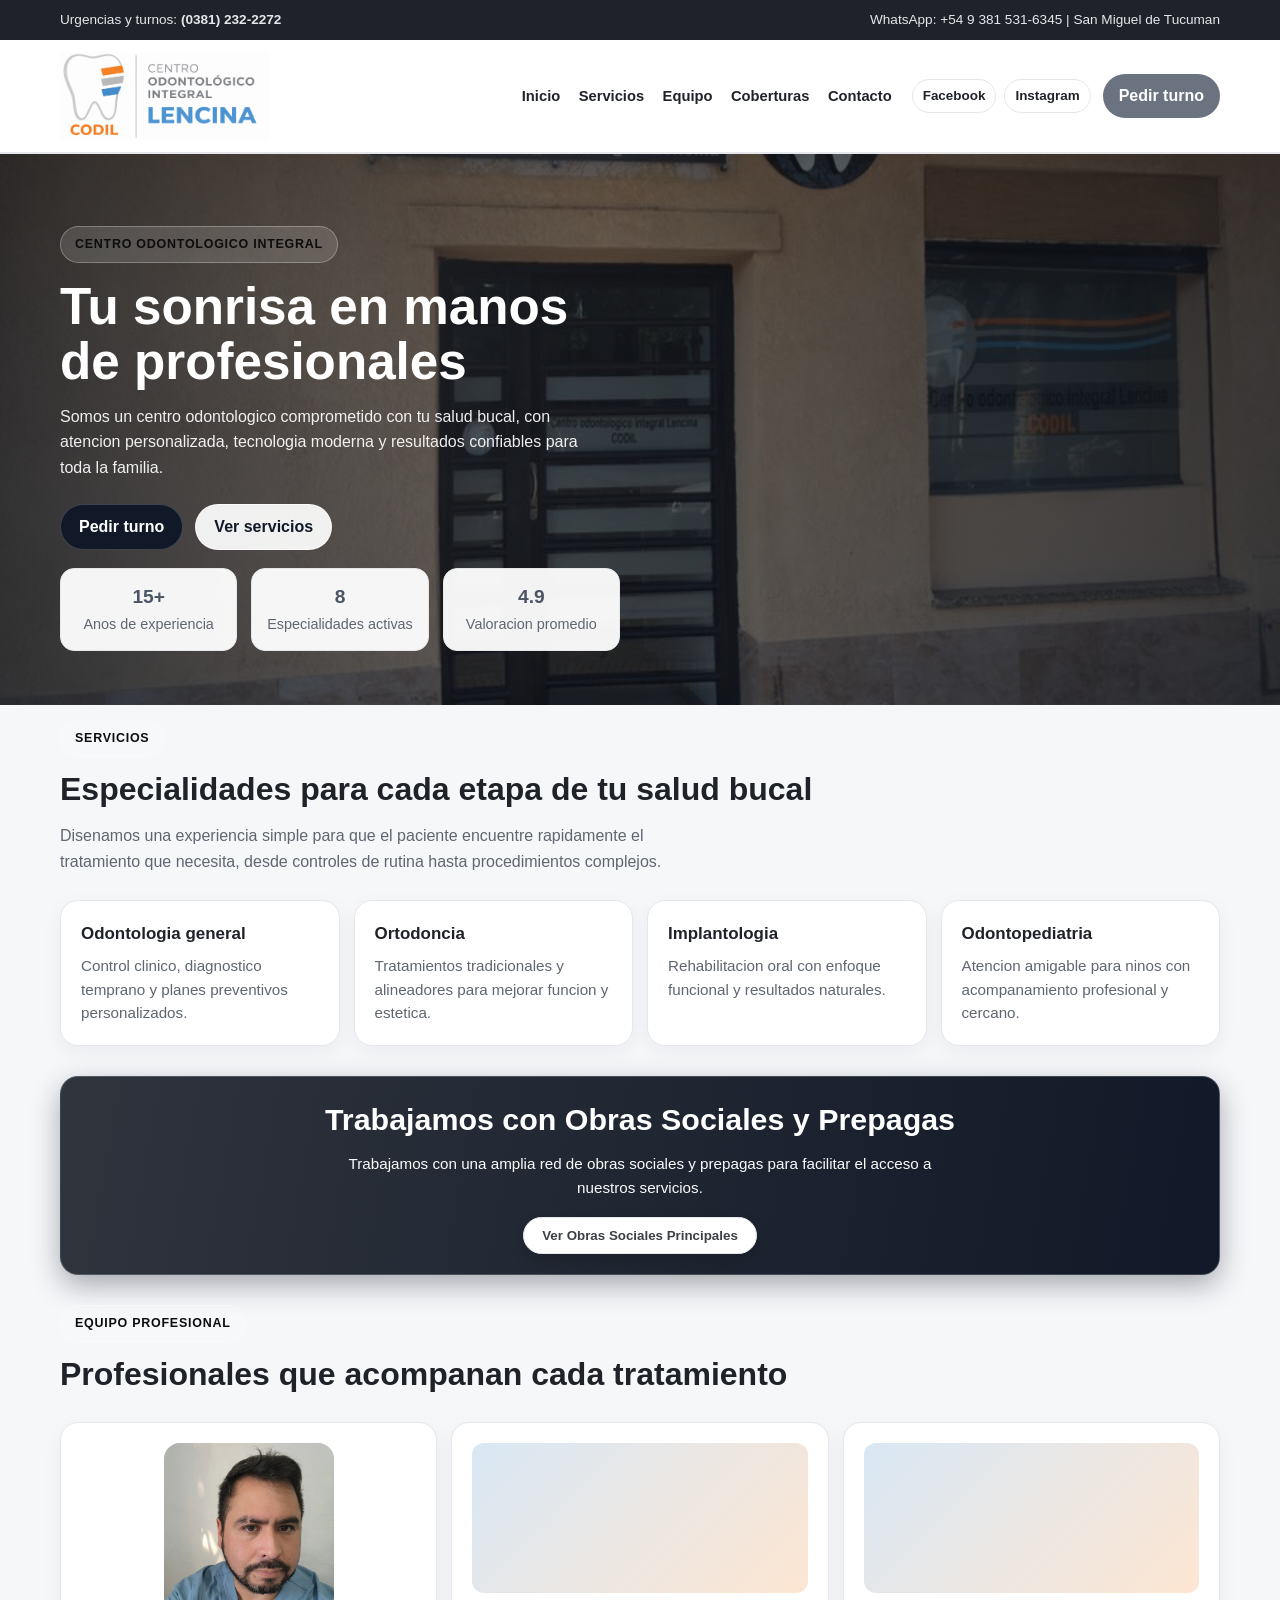
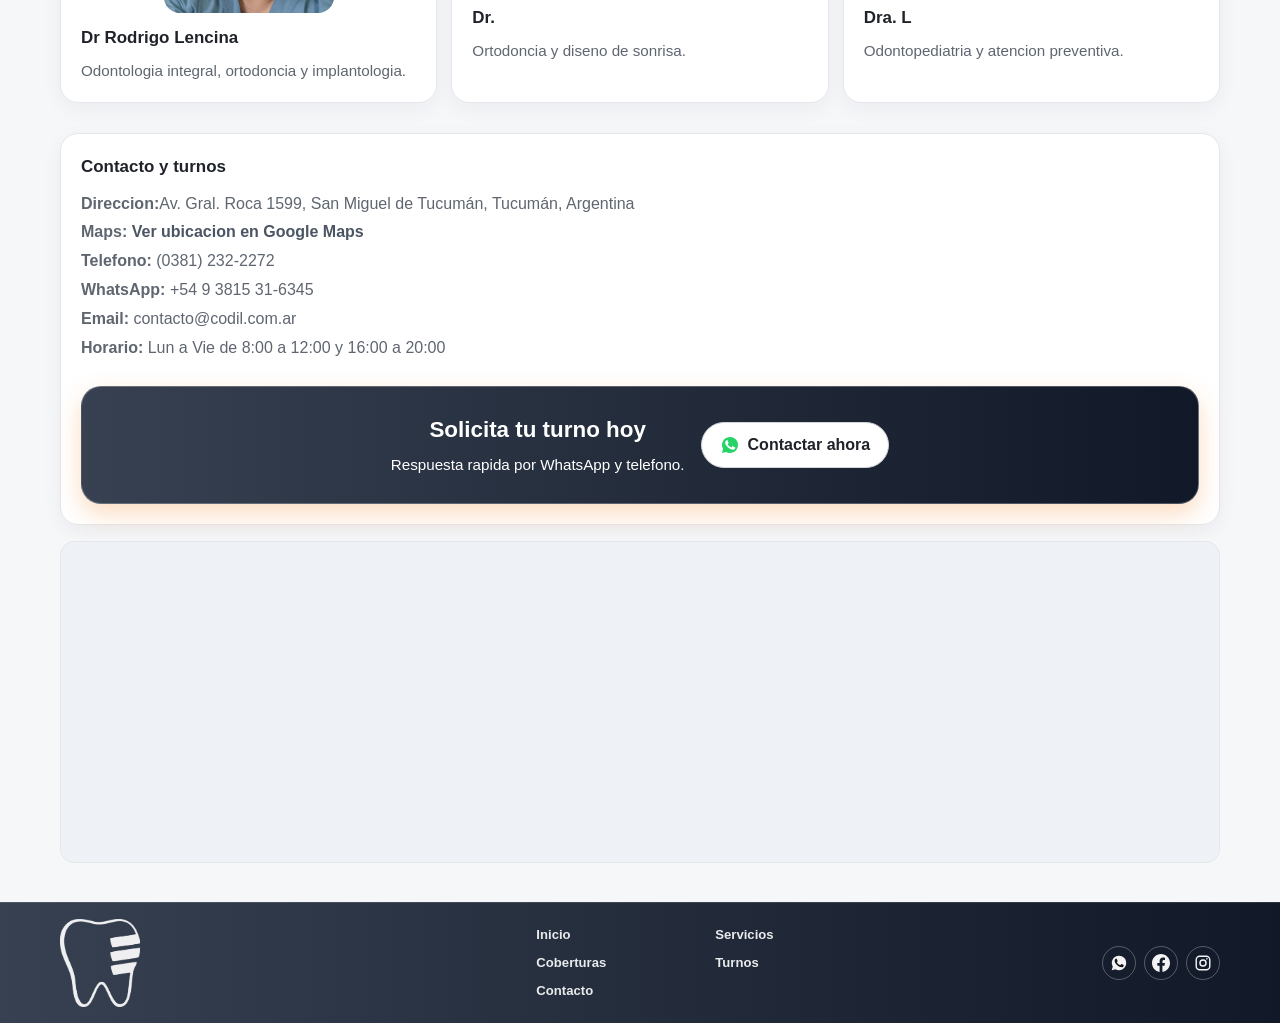
==== commit 40fc8af9: "Menu y corrección de titulo" ====
--- a/index.html
+++ b/index.html
@@ -6,40 +6,12 @@
   <title>CODIL | Centro Odontologico Integral Lencina</title>
   <link rel="icon" type="image/png" href="images/codil_logo1.png">
   <link rel="stylesheet" href="css/styles.css">
+  <link rel="stylesheet" href="css/header-shared.css">
 </head>
+<header>
+  <div id="site-header"></div>
+</header>
 <body>
-  <div class="topbar">
-    <div class="container">
-      <div>Urgencias y turnos: <strong>(0381) 232-2272</strong></div>
-      <div>WhatsApp: <a  href="https://wa.me/5493815316345?text=Hola%20CODIL%2C%20quiero%20consultar%20por%20un%20turno.">+54 9 381 531-63450 </a> | San Miguel de Tucuman</div>
-    </div>
-  </div>
-
-  <header>
-    <div class="container header-wrap">
-      <a class="brand" href="#inicio" aria-label="CODIL Inicio">
-        <img src="images/codil_logo.png" alt="Logo CODIL Centro Odontologico Integral Lencina">
-      </a>
-      <button id="menu-toggle" class="menu-toggle" type="button" aria-expanded="false" aria-controls="main-menu" aria-label="Abrir menu">
-        <span></span><span></span><span></span>
-      </button>
-      <div id="main-menu" class="header-menu">
-        <nav>
-          <a href="#inicio">Inicio</a>
-          <a href="#servicios">Servicios</a>
-          <a href="#equipo">Equipo</a>
-          <a href="#coberturas">Coberturas</a>
-          <a href="#contacto">Contacto</a>
-        </nav>
-        <div class="social-links" aria-label="Redes sociales CODIL">
-          <a href="https://www.facebook.com/CODILTUC" target="_blank" rel="noopener noreferrer" aria-label="Facebook CODIL">Facebook</a>
-          <a href="https://www.instagram.com/codiltuc/" target="_blank" rel="noopener noreferrer" aria-label="Instagram CODIL">Instagram</a>
-        </div>
-        <a href="turnos.html" class="btn btn-primary">Pedir turno</a>
-      </div>
-    </div>
-  </header>
-
   <main id="inicio" class="hero reveal">
     <div class="container hero-content">
       <section class="hero-panel reveal reveal-delay-1">
@@ -228,6 +200,7 @@
       </div>
     </div>
   </footer>
+  <script src="js/header.js"></script>
   <script src="js/main.js"></script>
 </body>
 </html>
--- a/css/styles.css
+++ b/css/styles.css
@@ -714,17 +714,38 @@
     }
 
     @media (max-width: 900px) {
-      .brand img { width: 186px; }
+      .brand img { width: 150px; }
 
       .hero-grid,
       .split,
-      .contact-grid,
+      .contact-grid {
+        grid-template-columns: 1fr;
+      }
+
+      .hero {
+        padding: 54px 0 34px;
+        background-position: center top;
+      }
+
+      .hero-content {
+        min-height: 320px;
+      }
+
+      .hero-panel {
+        max-width: 100%;
+      }
+
+      h1 {
+        font-size: clamp(1.7rem, 6vw, 2.4rem);
+        line-height: 1.15;
+      }
+
+      .hero p {
+        max-width: 100%;
+      }
+
       .stats {
-        grid-template-columns: 1fr;
-      }
-
-      .hero-content {
-        min-height: 360px;
+        grid-template-columns: repeat(2, minmax(0, 1fr));
       }
 
       .topbar .container {
@@ -737,24 +758,29 @@
         align-items: center;
         flex-wrap: wrap;
         position: relative;
+        padding: 10px 0;
       }
 
       .menu-toggle {
         display: inline-flex;
+        width: 38px;
+        height: 38px;
+        padding: 7px;
+        border-radius: 9px;
       }
 
       .header-menu {
         width: 100%;
         order: 3;
         display: flex;
-        margin-top: 6px;
-        padding: 12px;
-        border: 1px solid var(--gray-200);
-        border-radius: 12px;
+        margin-top: 0;
+        padding: 0;
+        border: 0 solid transparent;
+        border-radius: 10px;
         background: #fff;
         flex-direction: column;
         align-items: stretch;
-        gap: 12px;
+        gap: 8px;
         max-height: 0;
         opacity: 0;
         transform: translateY(-8px);
@@ -764,7 +790,11 @@
       }
 
       .header-menu.is-open {
-        max-height: 420px;
+        margin-top: 4px;
+        padding: 8px;
+        border-width: 1px;
+        border-color: var(--gray-200);
+        max-height: 300px;
         opacity: 1;
         transform: translateY(0);
         pointer-events: auto;
@@ -772,24 +802,34 @@
 
       .header-menu nav {
         display: grid;
-        gap: 6px;
+        gap: 4px;
       }
 
       .header-menu nav a {
         margin: 0;
-        padding: 8px 10px;
+        padding: 6px 8px;
         border-radius: 8px;
         background: #f9fafb;
+        font-size: 0.88rem;
       }
 
       .header-menu .btn {
         width: 100%;
+        min-height: 36px;
+        padding: 8px 12px;
+        font-size: 0.88rem;
       }
 
       .social-links {
         width: 100%;
         justify-content: center;
         margin: 0;
+        gap: 8px;
+      }
+
+      .social-links a {
+        padding: 5px 10px;
+        font-size: 0.8rem;
       }
 
       .footer-wrap {
@@ -817,6 +857,22 @@
         grid-template-columns: 1fr;
       }
 
+      .hero {
+        padding: 42px 0 28px;
+      }
+
+      .hero-content {
+        min-height: 280px;
+      }
+
+      .actions .btn {
+        width: 100%;
+      }
+
+      .stats {
+        grid-template-columns: 1fr;
+      }
+
       .insurance-cta h3 {
         font-size: 1.4rem;
       }
--- a/css/header-shared.css
+++ b/css/header-shared.css
@@ -0,0 +1,219 @@
+.topbar {
+  background: #1f2329;
+  color: #e5e7eb;
+  font-size: 0.85rem;
+}
+
+.topbar .container {
+  min-height: 40px;
+  display: flex;
+  align-items: center;
+  justify-content: space-between;
+  gap: 16px;
+  flex-wrap: wrap;
+  padding: 8px 0;
+}
+
+.topbar a {
+  color: #e5e7eb;
+  text-decoration: none;
+}
+
+.site-header {
+  background: #ffffff;
+  border-bottom: 1px solid #e5e7eb;
+  position: sticky;
+  top: 0;
+  z-index: 50;
+}
+
+.site-header .header-wrap {
+  display: flex;
+  justify-content: space-between;
+  align-items: center;
+  padding: 12px 0;
+  gap: 14px;
+  flex-wrap: nowrap;
+}
+
+.site-header .brand {
+  display: flex;
+  align-items: center;
+}
+
+.site-header .brand img {
+  width: 210px;
+  height: auto;
+  display: block;
+}
+
+.site-header nav a {
+  text-decoration: none;
+  color: #1f2329;
+  margin-left: 14px;
+  font-weight: 600;
+  font-size: 0.92rem;
+}
+
+.site-header nav a:hover {
+  color: #4b5563;
+}
+
+.site-header .header-menu {
+  display: flex;
+  align-items: center;
+  gap: 12px;
+  margin-left: auto;
+}
+
+.site-header .social-links {
+  display: inline-flex;
+  align-items: center;
+  gap: 8px;
+}
+
+.site-header .social-links a {
+  text-decoration: none;
+  color: #1f2329;
+  font-size: 0.84rem;
+  font-weight: 700;
+  border: 1px solid #e5e7eb;
+  border-radius: 999px;
+  padding: 6px 10px;
+  background: #fff;
+}
+
+.site-header .social-links a:hover {
+  border-color: #9ca3af;
+  background: #f3f4f6;
+}
+
+.site-header .btn {
+  border: none;
+  border-radius: 999px;
+  padding: 10px 16px;
+  font-weight: 700;
+  cursor: pointer;
+  text-decoration: none;
+  display: inline-flex;
+  align-items: center;
+  justify-content: center;
+  white-space: nowrap;
+}
+
+.site-header .btn-primary {
+  background: #6b7280;
+  color: #fff;
+}
+
+.site-header .menu-toggle {
+  display: none;
+  width: 40px;
+  height: 40px;
+  border: 1px solid #e5e7eb;
+  border-radius: 10px;
+  background: #fff;
+  padding: 8px;
+  cursor: pointer;
+  flex-direction: column;
+  justify-content: center;
+  gap: 5px;
+}
+
+.site-header .menu-toggle span {
+  display: block;
+  height: 2px;
+  width: 100%;
+  background: #374151;
+  border-radius: 999px;
+}
+
+@media (max-width: 1100px) {
+  .site-header .brand img { width: 180px; }
+  .site-header nav a { margin-left: 10px; font-size: 0.88rem; }
+  .site-header .btn { padding: 9px 12px; font-size: 0.9rem; }
+  .site-header .social-links a { padding: 5px 9px; font-size: 0.8rem; }
+}
+
+@media (max-width: 900px) {
+  .site-header .brand img { width: 150px; }
+
+  .site-header .header-wrap {
+    justify-content: space-between;
+    align-items: center;
+    flex-wrap: wrap;
+    position: relative;
+    padding: 10px 0;
+  }
+
+  .site-header .menu-toggle {
+    display: inline-flex;
+    width: 38px;
+    height: 38px;
+    padding: 7px;
+    border-radius: 9px;
+  }
+
+  .site-header .header-menu {
+    width: 100%;
+    order: 3;
+    display: flex;
+    margin-top: 0;
+    padding: 0;
+    border: 0 solid transparent;
+    border-radius: 10px;
+    background: #fff;
+    flex-direction: column;
+    align-items: stretch;
+    gap: 8px;
+    max-height: 0;
+    opacity: 0;
+    transform: translateY(-8px);
+    pointer-events: none;
+    overflow: hidden;
+    transition: max-height 0.28s ease, opacity 0.22s ease, transform 0.22s ease;
+  }
+
+  .site-header .header-menu.is-open {
+    margin-top: 4px;
+    padding: 8px;
+    border-width: 1px;
+    border-color: #e5e7eb;
+    max-height: 300px;
+    opacity: 1;
+    transform: translateY(0);
+    pointer-events: auto;
+  }
+
+  .site-header .header-menu nav {
+    display: grid;
+    gap: 4px;
+  }
+
+  .site-header .header-menu nav a {
+    margin: 0;
+    padding: 6px 8px;
+    border-radius: 8px;
+    background: #f9fafb;
+    font-size: 0.88rem;
+  }
+
+  .site-header .header-menu .btn {
+    width: 100%;
+    min-height: 36px;
+    padding: 8px 12px;
+    font-size: 0.88rem;
+  }
+
+  .site-header .social-links {
+    width: 100%;
+    justify-content: center;
+    margin: 0;
+    gap: 8px;
+  }
+
+  .site-header .social-links a {
+    padding: 5px 10px;
+    font-size: 0.8rem;
+  }
+}
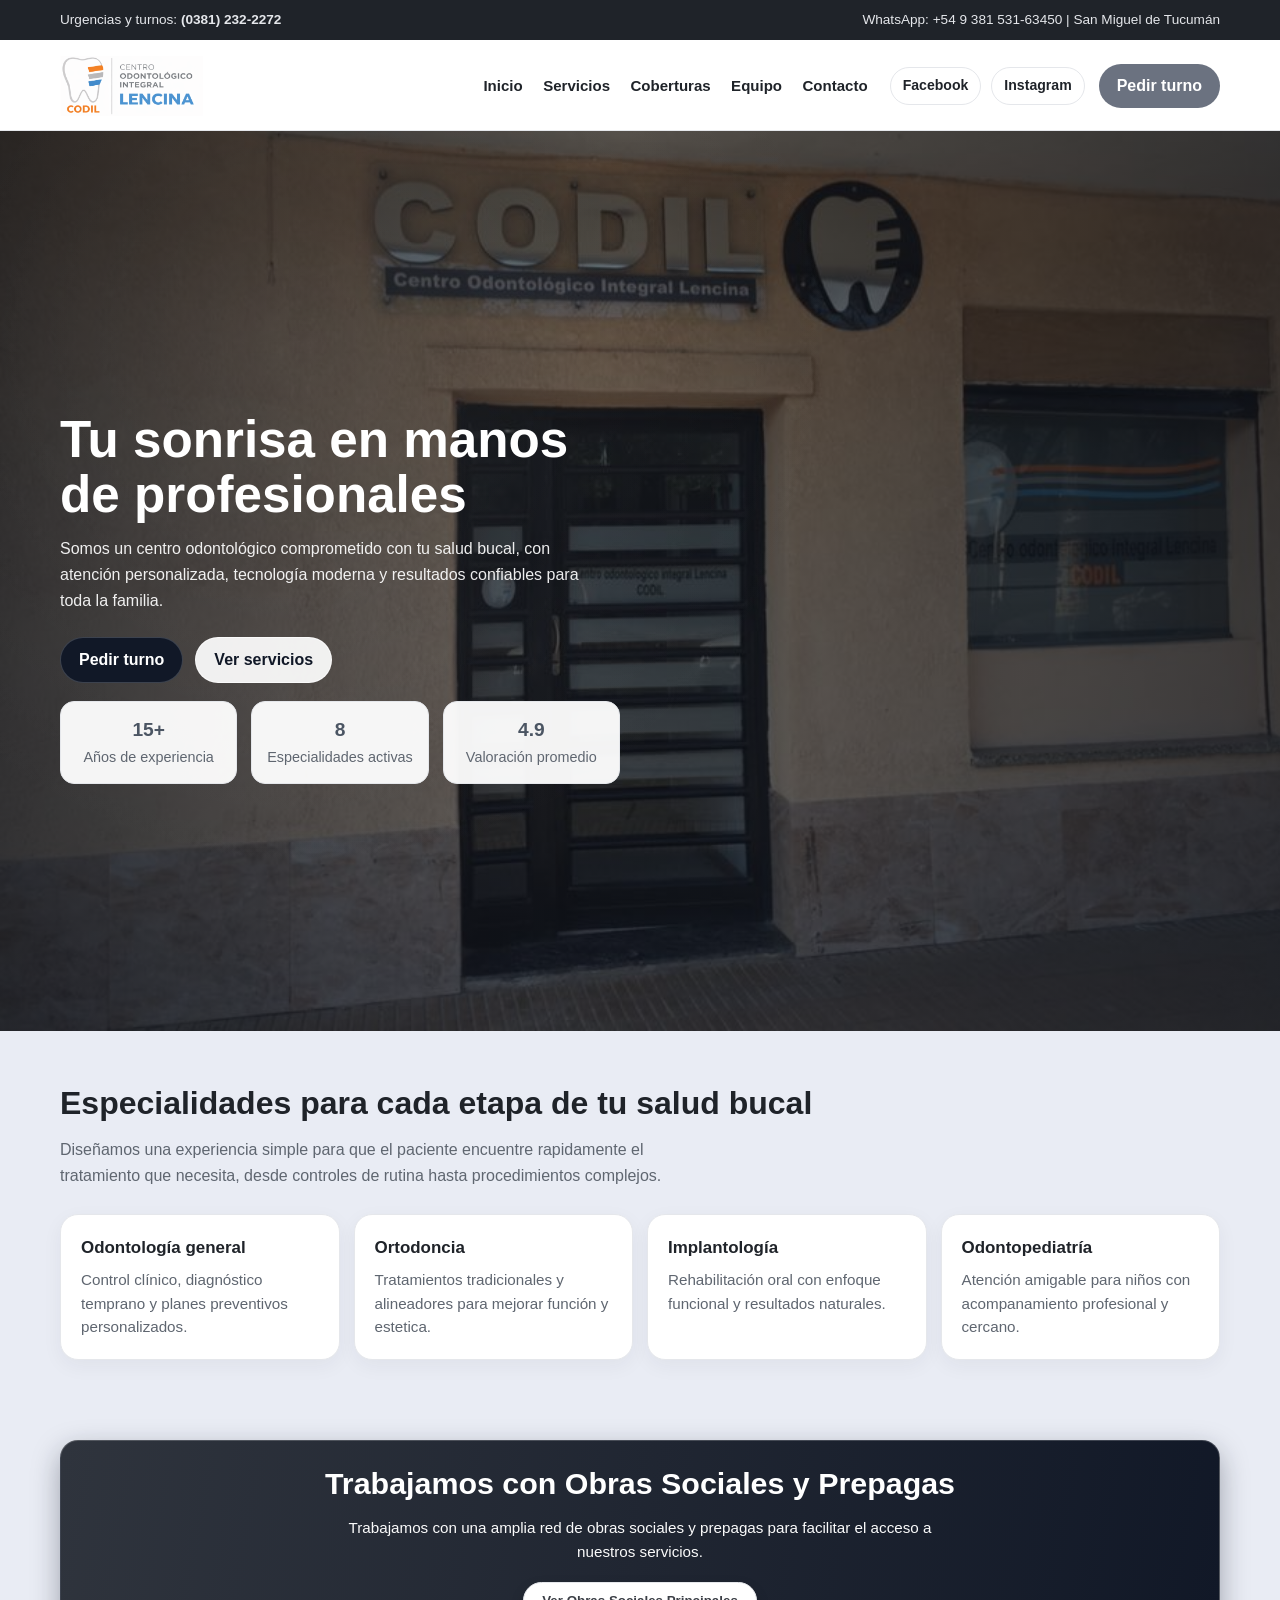
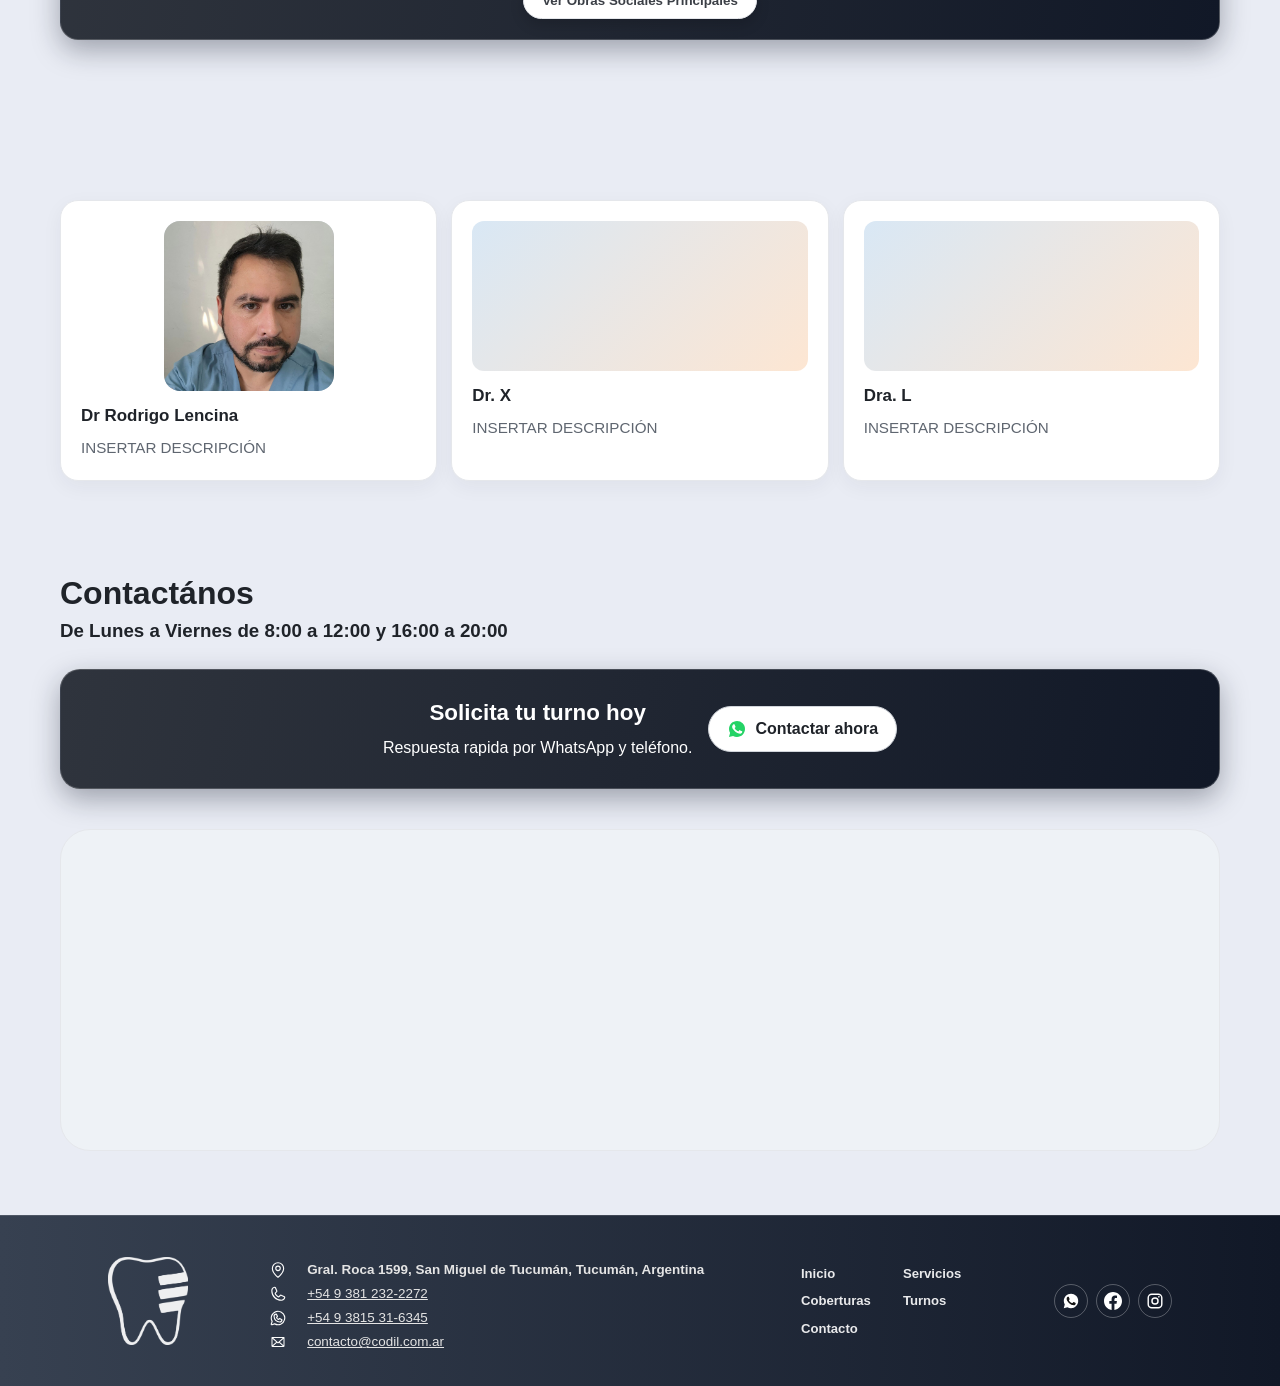
==== commit 6a73e1ca: "Cambios y arreglos de Nani" ====
--- a/index.html
+++ b/index.html
@@ -1,206 +1,290 @@
-<!DOCTYPE html>
-<html lang="es">
-<head>
-  <meta charset="UTF-8">
-  <meta name="viewport" content="width=device-width, initial-scale=1.0">
-  <title>CODIL | Centro Odontologico Integral Lencina</title>
-  <link rel="icon" type="image/png" href="images/codil_logo1.png">
-  <link rel="stylesheet" href="css/styles.css">
-  <link rel="stylesheet" href="css/header-shared.css">
-</head>
-<header>
-  <div id="site-header"></div>
-</header>
-<body>
-  <main id="inicio" class="hero reveal">
-    <div class="container hero-content">
-      <section class="hero-panel reveal reveal-delay-1">
-        <div class="badge">Centro odontologico integral</div>
-        <h1>Tu sonrisa en manos de profesionales</h1>
-        <p>
-          Somos un centro odontologico comprometido con tu salud bucal, con atencion
-          personalizada, tecnologia moderna y resultados confiables para toda la familia.
-        </p>
-        <div class="actions">
-          <a href="turnos.html" class="btn btn-primary hero-btn">Pedir turno</a>
-          <a href="#servicios" class="btn btn-outline hero-btn-alt">Ver servicios</a>
-        </div>
-        <div class="stats hero-stats">
-          <div class="stat"><strong>15+</strong><span>Anos de experiencia</span></div>
-          <div class="stat"><strong>8</strong><span>Especialidades activas</span></div>
-          <div class="stat"><strong>4.9</strong><span>Valoracion promedio</span></div>
-        </div>
-      </section>
-    </div>
-  </main>
-
-  <section class="section reveal" id="servicios">
-    <div class="container">
-      <div class="section-head reveal">
-        <span class="badge">Servicios</span>
-        <h2>Especialidades para cada etapa de tu salud bucal</h2>
-        <p>
-          Disenamos una experiencia simple para que el paciente encuentre rapidamente el tratamiento
-          que necesita, desde controles de rutina hasta procedimientos complejos.
-        </p>
-      </div>
-      <div class="services-grid">
-        <article class="card reveal reveal-delay-1">
-          <h3>Odontologia general</h3>
-          <p>Control clinico, diagnostico temprano y planes preventivos personalizados.</p>
-        </article>
-        <article class="card reveal reveal-delay-2">
-          <h3>Ortodoncia</h3>
-          <p>Tratamientos tradicionales y alineadores para mejorar funcion y estetica.</p>
-        </article>
-        <article class="card reveal reveal-delay-3">
-          <h3>Implantologia</h3>
-          <p>Rehabilitacion oral con enfoque funcional y resultados naturales.</p>
-        </article>
-        <article class="card reveal reveal-delay-4">
-          <h3>Odontopediatria</h3>
-          <p>Atencion amigable para ninos con acompanamiento profesional y cercano.</p>
-        </article>
-      </div>
-    </div>
-  </section>
-
-  <section class="section reveal" id="coberturas">
-    <div class="container">
-      <article class="insurance-cta card">
-        <h3>Trabajamos con Obras Sociales y Prepagas</h3>
-        <p>
-          Trabajamos con una amplia red de obras sociales y prepagas para facilitar el acceso
-          a nuestros servicios.
-        </p>
-        <button id="open-obras-modal" class="btn btn-light" type="button">
-          Ver Obras Sociales Principales
-        </button>
-      </article>
-    </div>
-  </section>
-
-  <section class="section reveal" id="equipo">
-    <div class="container">
-      <div class="section-head reveal">
-        <span class="badge">Equipo profesional</span>
-        <h2>Profesionales que acompanan cada tratamiento</h2>
-      </div>
-      <div class="team-grid">
-        <article class="card reveal reveal-delay-1">
-          <img class="doctor-photo doctor-photo-image" src="images/RodrigoLencina.png" alt="Dr Rodrigo Lencina">
-          <h3>Dr Rodrigo Lencina</h3>
-          <p>Odontologia integral, ortodoncia y implantologia.</p>
-        </article>
-        <article class="card reveal reveal-delay-2">
-          <div class="doctor-photo"></div>
-          <h3>Dr. </h3>
-          <p>Ortodoncia y diseno de sonrisa.</p>
-        </article>
-        <article class="card reveal reveal-delay-3">
-          <div class="doctor-photo"></div>
-          <h3>Dra. L</h3>
-          <p>Odontopediatria y atencion preventiva.</p>
-        </article>
-      </div>
-    </div>
-  </section>
-
-  <section class="section reveal" id="contacto">
-    <div class="container contact-stack">
-      <article class="card reveal reveal-delay-1 contact-card">
-        <h3>Contacto y turnos</h3>
-        <ul class="contact-list">
-          <li><strong>Direccion:</strong>Av. Gral. Roca 1599, San Miguel de Tucumán, Tucumán, Argentina</li>
-          <li><strong>Maps:</strong> <a class="map-link" target="_blank" rel="noopener noreferrer" href="https://www.google.com/maps/search/?api=1&query=Av.+Gral.+Roca+1599,+San+Miguel+de+Tucuman,+Tucuman,+Argentina">Ver ubicacion en Google Maps</a></li>
-          <li><strong>Telefono:</strong> (0381) 232-2272</li>
-          <li><strong>WhatsApp:</strong> +54 9 3815 31-6345</li>
-          <li><strong>Email:</strong> contacto@codil.com.ar</li>
-          <li><strong>Horario:</strong> Lun a Vie de 8:00 a 12:00 y 16:00 a 20:00</li>
-        </ul>
-        <div class="cta">
-          <div>
-            <h3>Solicita tu turno hoy</h3>
-            <p>Respuesta rapida por WhatsApp y telefono.</p>
-          </div>
-          <a
-            href="https://wa.me/5493815316345?text=Hola%20CODIL%2C%20quiero%20consultar%20por%20un%20turno."
-            class="btn btn-outline whatsapp-btn"
-            target="_blank"
-            rel="noopener noreferrer"
-            aria-label="Contactar por WhatsApp">
-            <svg viewBox="0 0 32 32" aria-hidden="true" focusable="false">
-              <path fill="#25D366" d="M16.01 3.2c-7.08 0-12.8 5.72-12.8 12.78 0 2.26.6 4.46 1.72 6.4L3.1 28.8l6.57-1.75a12.8 12.8 0 0 0 6.34 1.7h.01c7.06 0 12.78-5.72 12.78-12.8 0-3.43-1.34-6.66-3.76-9.08A12.73 12.73 0 0 0 16 3.2Z"/>
-              <path fill="#fff" d="M23.42 19.15c-.4-.2-2.34-1.16-2.7-1.29-.36-.13-.62-.2-.88.2-.26.4-1 1.29-1.23 1.56-.22.26-.45.3-.84.1-.4-.2-1.67-.62-3.18-1.97-1.18-1.06-1.98-2.37-2.2-2.77-.23-.4-.02-.61.17-.81.17-.17.4-.45.6-.68.2-.23.27-.4.4-.66.13-.27.07-.5-.03-.7-.1-.2-.88-2.13-1.2-2.92-.31-.75-.63-.65-.88-.66h-.75c-.27 0-.7.1-1.06.5-.36.4-1.39 1.36-1.39 3.33 0 1.96 1.42 3.86 1.62 4.12.2.27 2.8 4.27 6.79 5.98.95.41 1.69.65 2.27.83.95.3 1.81.26 2.49.16.76-.11 2.34-.95 2.67-1.87.33-.92.33-1.7.23-1.87-.1-.16-.36-.26-.75-.46Z"/>
-            </svg>
-            Contactar ahora
-          </a>
-        </div>
-      </article>
-      <div class="map-frame reveal reveal-delay-2">
-        <iframe
-          title="Ubicacion CODIL en Google Maps"
-          src="https://maps.google.com/maps?q=Av.%20Gral.%20Roca%201599,%20San%20Miguel%20de%20Tucuman,%20Tucuman,%20Argentina&t=&z=16&ie=UTF8&iwloc=&output=embed"
-          loading="lazy"
-          referrerpolicy="no-referrer-when-downgrade"
-          allowfullscreen>
-        </iframe>
-      </div>
-    </div>
-  </section>
-
-  <div id="obras-modal" class="modal-overlay" aria-hidden="true">
-    <div class="modal-card" role="dialog" aria-modal="true" aria-labelledby="obras-modal-title">
-      <button id="close-obras-modal" class="modal-close" type="button" aria-label="Cerrar modal">x</button>
-      <h3 id="obras-modal-title">Obras Sociales Principales</h3>
-      <p>
-        Trabajamos con una amplia red de obras sociales y prepagas. A continuacion, se muestran las principales:
-      </p>
-      <div class="insurance-grid">
-        <div class="insurance-item"><img class="insurance-logo-img" src="images/obrasSociales/ipsst.png" alt="Logo IPSST"><span>Subsidio de Salud</span></div>
-        <div class="insurance-item"><img class="insurance-logo-img" src="images/obrasSociales/sancor.png" alt="Logo Sancor Salud"><span>Sancor Salud</span></div>
-        <div class="insurance-item"><img class="insurance-logo-img" src="images/obrasSociales/ospe.jpg" alt="Logo OSPE"><span>OSPE</span></div>
-        <div class="insurance-item"><img class="insurance-logo-img" src="images/obrasSociales/swiss.png" alt="Logo Swiss Medical"><span>Swiss Medical</span></div>
-        <div class="insurance-item"><span class="insurance-logo">OG</span><span>OSSEG</span></div>
-        <div class="insurance-item"><span class="insurance-logo">+</span><span>Prepagas varias</span></div>
-      </div>
-      <p class="modal-note">Para consultar si tu obra social esta incluida, por favor contactanos.</p>
-    </div>
-  </div>
-
-  <footer>
-    <div class="container footer-wrap">
-      <a class="footer-brand" href="#inicio" aria-label="CODIL Inicio">
-        <img src="images/codil_logo1.png" alt="Logo CODIL">
-      </a>
-      <nav class="footer-nav" aria-label="Navegacion footer">
-        <a href="#inicio">Inicio</a>
-        <a href="#servicios">Servicios</a>
-        <a href="#coberturas">Coberturas</a>
-        <a href="turnos.html">Turnos</a>
-        <a href="#contacto">Contacto</a>
-      </nav>
-      <div class="footer-social" aria-label="Redes sociales">
-        <a class="social-icon" href="https://wa.me/5493815316345?text=Hola%20CODIL%2C%20quiero%20consultar%20por%20un%20turno." target="_blank" rel="noopener noreferrer" aria-label="WhatsApp CODIL">
-          <svg viewBox="0 0 32 32" aria-hidden="true" focusable="false">
-            <path fill="currentColor" d="M16.01 3.2c-7.08 0-12.8 5.72-12.8 12.78 0 2.26.6 4.46 1.72 6.4L3.1 28.8l6.57-1.75a12.8 12.8 0 0 0 6.34 1.7h.01c7.06 0 12.78-5.72 12.78-12.8 0-3.43-1.34-6.66-3.76-9.08A12.73 12.73 0 0 0 16 3.2Z"/>
-            <path fill="#141414" d="M23.42 19.15c-.4-.2-2.34-1.16-2.7-1.29-.36-.13-.62-.2-.88.2-.26.4-1 1.29-1.23 1.56-.22.26-.45.3-.84.1-.4-.2-1.67-.62-3.18-1.97-1.18-1.06-1.98-2.37-2.2-2.77-.23-.4-.02-.61.17-.81.17-.17.4-.45.6-.68.2-.23.27-.4.4-.66.13-.27.07-.5-.03-.7-.1-.2-.88-2.13-1.2-2.92-.31-.75-.63-.65-.88-.66h-.75c-.27 0-.7.1-1.06.5-.36.4-1.39 1.36-1.39 3.33 0 1.96 1.42 3.86 1.62 4.12.2.27 2.8 4.27 6.79 5.98.95.41 1.69.65 2.27.83.95.3 1.81.26 2.49.16.76-.11 2.34-.95 2.67-1.87.33-.92.33-1.7.23-1.87-.1-.16-.36-.26-.75-.46Z"/>
-          </svg>
-        </a>
-        <a class="social-icon" href="https://www.facebook.com/CODILTUC" target="_blank" rel="noopener noreferrer" aria-label="Facebook CODIL">
-          <svg viewBox="0 0 24 24" aria-hidden="true" focusable="false">
-            <path fill="currentColor" d="M24 12.07C24 5.4 18.63 0 12 0S0 5.4 0 12.07c0 6.03 4.39 11.02 10.13 11.93v-8.43H7.08v-3.5h3.05V9.41c0-3.03 1.79-4.7 4.54-4.7 1.31 0 2.68.24 2.68.24v2.98h-1.51c-1.49 0-1.95.93-1.95 1.88v2.26h3.33l-.53 3.5h-2.8V24C19.61 23.09 24 18.1 24 12.07Z"/>
-          </svg>
-        </a>
-        <a class="social-icon" href="https://www.instagram.com/codiltuc/" target="_blank" rel="noopener noreferrer" aria-label="Instagram CODIL">
-          <svg viewBox="0 0 24 24" aria-hidden="true" focusable="false">
-            <path fill="currentColor" d="M7.75 2h8.5A5.75 5.75 0 0 1 22 7.75v8.5A5.75 5.75 0 0 1 16.25 22h-8.5A5.75 5.75 0 0 1 2 16.25v-8.5A5.75 5.75 0 0 1 7.75 2Zm-.2 1.9A3.65 3.65 0 0 0 3.9 7.55v8.9a3.65 3.65 0 0 0 3.65 3.65h8.9a3.65 3.65 0 0 0 3.65-3.65v-8.9a3.65 3.65 0 0 0-3.65-3.65h-8.9Zm9.65 1.45a1.1 1.1 0 1 1 0 2.2 1.1 1.1 0 0 1 0-2.2ZM12 7a5 5 0 1 1 0 10 5 5 0 0 1 0-10Zm0 1.9A3.1 3.1 0 1 0 12 15.1 3.1 3.1 0 0 0 12 8.9Z"/>
-          </svg>
-        </a>
-      </div>
-    </div>
-  </footer>
-  <script src="js/header.js"></script>
-  <script src="js/main.js"></script>
-</body>
+<!DOCTYPE html>
+<html lang="es">
+
+<head>
+  <meta charset="UTF-8">
+  <meta name="viewport" content="width=device-width, initial-scale=1.0">
+  <title>CODIL | Centro Odontológico Integral Lencina</title>
+  <link rel="icon" type="image/png" href="images/codil_logo1.png">
+  <link rel="stylesheet" href="css/styles.css">
+</head>
+
+<body>
+  <div class="topbar">
+    <div class="container">
+      <div>Urgencias y turnos: <strong>(0381) 232-2272</strong></div>
+      <div>WhatsApp: <a
+          href="https://wa.me/5493815316345?text=Hola%20CODIL%2C%20quiero%20consultar%20por%20un%20turno.">
+          +54 9 381 531-63450 </a> | San Miguel de Tucumán</div>
+    </div>
+  </div>
+
+  <header>
+    <div class="container header-wrap">
+      <a class="brand" href="#inicio" aria-label="CODIL Inicio">
+        <img src="images/codil_logo.png" alt="Logo CODIL Centro Odontologico Integral Lencina">
+      </a>
+      <button id="menu-toggle" class="menu-toggle" type="button" aria-expanded="false" aria-controls="main-menu"
+        aria-label="Abrir menu">
+        <span></span><span></span><span></span>
+      </button>
+      <div id="main-menu" class="header-menu">
+        <nav>
+          <a href="#inicio">Inicio</a>
+          <a href="#servicios">Servicios</a>
+          <a href="#coberturas">Coberturas</a>
+          <a href="#equipo">Equipo</a>
+          <a href="#contacto">Contacto</a>
+        </nav>
+        <div class="social-links" aria-label="Redes sociales CODIL">
+          <a href="https://www.facebook.com/CODILTUC" target="_blank" rel="noopener noreferrer"
+            aria-label="Facebook CODIL">Facebook</a>
+          <a href="https://www.instagram.com/codiltuc/" target="_blank" rel="noopener noreferrer"
+            aria-label="Instagram CODIL">Instagram</a>
+        </div>
+        <a href="turnos.html" class="btn btn-primary">Pedir turno</a>
+      </div>
+    </div>
+  </header>
+
+  <main id="inicio" class="hero reveal">
+    <div class="container hero-content">
+      <section class="hero-panel reveal reveal-delay-1">
+        <!--  <div class="badge">Centro Odontológico Integral</div> -->
+        <h1>Tu sonrisa en manos de profesionales</h1>
+        <p>
+          Somos un centro odontológico comprometido con tu salud bucal, con atención
+          personalizada, tecnología moderna y resultados confiables para toda la familia.
+        </p>
+        <div class="actions">
+          <a href="turnos.html" class="btn btn-primary hero-btn">Pedir turno</a>
+          <a href="#servicios" class="btn btn-outline hero-btn-alt">Ver servicios</a>
+        </div>
+        <div class="stats hero-stats">
+          <div class="stat"><strong>15+</strong><span>Años de experiencia</span></div>
+          <div class="stat"><strong>8</strong><span>Especialidades activas</span></div>
+          <div class="stat"><strong>4.9</strong><span>Valoración promedio</span></div>
+        </div>
+      </section>
+    </div>
+  </main>
+
+  <section class="section reveal" id="servicios">
+    <div class="container">
+      <div class="section-head reveal">
+        <!-- <span class="badge">Servicios</span> -->
+        <h2>Especialidades para cada etapa de tu salud bucal</h2>
+        <p>
+          Diseñamos una experiencia simple para que el paciente encuentre rapidamente el tratamiento
+          que necesita, desde controles de rutina hasta procedimientos complejos.
+        </p>
+      </div>
+      <div class="services-grid">
+        <article class="card reveal reveal-delay-1">
+          <h3>Odontología general</h3>
+          <p>Control clínico, diagnóstico temprano y planes preventivos personalizados.</p>
+        </article>
+        <article class="card reveal reveal-delay-2">
+          <h3>Ortodoncia</h3>
+          <p>Tratamientos tradicionales y alineadores para mejorar función y estetica.</p>
+        </article>
+        <article class="card reveal reveal-delay-3">
+          <h3>Implantología</h3>
+          <p>Rehabilitación oral con enfoque funcional y resultados naturales.</p>
+        </article>
+        <article class="card reveal reveal-delay-4">
+          <h3>Odontopediatría</h3>
+          <p>Atención amigable para niños con acompanamiento profesional y cercano.</p>
+        </article>
+      </div>
+    </div>
+  </section>
+
+  <section class="section reveal" id="coberturas">
+    <div class="container">
+      <article class="insurance-cta card">
+        <h3>Trabajamos con Obras Sociales y Prepagas</h3>
+        <p>
+          Trabajamos con una amplia red de obras sociales y prepagas para facilitar el acceso
+          a nuestros servicios.
+        </p>
+        <button id="open-obras-modal" class="btn btn-light" type="button">
+          Ver Obras Sociales Principales
+        </button>
+      </article>
+    </div>
+  </section>
+
+  <section class="section reveal" id="equipo">
+    <div class="container">
+      <div class="section-head reveal">
+        <!--  <span class="badge">Equipo profesional</span> -->
+        <h2>Profesionales que acompañan cada tratamiento</h2>
+      </div>
+      <div class="team-grid">
+        <article class="card reveal reveal-delay-1">
+          <img class="doctor-photo doctor-photo-image" src="images/RodrigoLencina.png" alt="Dr Rodrigo Lencina">
+          <h3>Dr Rodrigo Lencina</h3>
+          <p>INSERTAR DESCRIPCIÓN</p>
+        </article>
+        <article class="card reveal reveal-delay-2">
+          <div class="doctor-photo"></div>
+          <h3>Dr. X</h3>
+          <p>INSERTAR DESCRIPCIÓN</p>
+        </article>
+        <article class="card reveal reveal-delay-3">
+          <div class="doctor-photo"></div>
+          <h3>Dra. L</h3>
+          <p>INSERTAR DESCRIPCIÓN</p>
+        </article>
+      </div>
+    </div>
+  </section>
+
+  <section class="section reveal" id="contacto">
+    <div class="container contact-stack">
+      <div class="section-head reveal reveal-delay-1 contact-card is-visible">
+        <h2>Contactános</h2>
+        <h3>De Lunes a Viernes de 8:00 a 12:00 y 16:00 a 20:00</h3>
+        <!--   <ul class="contact-list">
+          <li><strong>Direccion:</strong>Av. Gral. Roca 1599, San Miguel de Tucumán, Tucumán, Argentina</li>
+          <li><strong>Maps:</strong> <a class="map-link" target="_blank" rel="noopener noreferrer" href="https://www.google.com/maps/search/?api=1&query=Av.+Gral.+Roca+1599,+San+Miguel+de+Tucuman,+Tucuman,+Argentina">Ver ubicación en Google Maps</a></li>
+          <li><strong>Telefono:</strong> (0381) 232-2272</li>
+          <li><strong>WhatsApp:</strong> +54 9 3815 31-6345</li>
+          <li><strong>Email:</strong> contacto@codil.com.ar</li>
+          <li><strong>Horario:</strong> Lun a Vie de 8:00 a 12:00 y 16:00 a 20:00</li>
+        </ul> -->
+        <div class="cta">
+          <div>
+            <h3>Solicita tu turno hoy</h3>
+            <p>Respuesta rapida por WhatsApp y teléfono.</p>
+          </div>
+          <a href="https://wa.me/5493815316345?text=Hola%20CODIL%2C%20quiero%20consultar%20por%20un%20turno."
+            class="btn btn-outline whatsapp-btn" target="_blank" rel="noopener noreferrer"
+            aria-label="Contactar por WhatsApp">
+            <svg viewBox="0 0 32 32" aria-hidden="true" focusable="false">
+              <path fill="#25D366"
+                d="M16.01 3.2c-7.08 0-12.8 5.72-12.8 12.78 0 2.26.6 4.46 1.72 6.4L3.1 28.8l6.57-1.75a12.8 12.8 0 0 0 6.34 1.7h.01c7.06 0 12.78-5.72 12.78-12.8 0-3.43-1.34-6.66-3.76-9.08A12.73 12.73 0 0 0 16 3.2Z" />
+              <path fill="#fff"
+                d="M23.42 19.15c-.4-.2-2.34-1.16-2.7-1.29-.36-.13-.62-.2-.88.2-.26.4-1 1.29-1.23 1.56-.22.26-.45.3-.84.1-.4-.2-1.67-.62-3.18-1.97-1.18-1.06-1.98-2.37-2.2-2.77-.23-.4-.02-.61.17-.81.17-.17.4-.45.6-.68.2-.23.27-.4.4-.66.13-.27.07-.5-.03-.7-.1-.2-.88-2.13-1.2-2.92-.31-.75-.63-.65-.88-.66h-.75c-.27 0-.7.1-1.06.5-.36.4-1.39 1.36-1.39 3.33 0 1.96 1.42 3.86 1.62 4.12.2.27 2.8 4.27 6.79 5.98.95.41 1.69.65 2.27.83.95.3 1.81.26 2.49.16.76-.11 2.34-.95 2.67-1.87.33-.92.33-1.7.23-1.87-.1-.16-.36-.26-.75-.46Z" />
+            </svg>
+            Contactar ahora
+          </a>
+        </div>
+      </div>
+      <div class="map-frame reveal reveal-delay-2">
+        <iframe title="Ubicacion CODIL en Google Maps"
+          src="https://maps.google.com/maps?q=Av.%20Gral.%20Roca%201599,%20San%20Miguel%20de%20Tucuman,%20Tucuman,%20Argentina&t=&z=16&ie=UTF8&iwloc=&output=embed"
+          loading="lazy" referrerpolicy="no-referrer-when-downgrade" allowfullscreen>
+        </iframe>
+      </div>
+    </div>
+  </section>
+
+  <div id="obras-modal" class="modal-overlay" aria-hidden="true">
+    <div class="modal-card" role="dialog" aria-modal="true" aria-labelledby="obras-modal-title">
+      <button id="close-obras-modal" class="modal-close" type="button" aria-label="Cerrar modal">x</button>
+      <h3 id="obras-modal-title">Obras Sociales Principales</h3>
+      <p>
+        Trabajamos con una amplia red de obras sociales y prepagas. A continuación, se muestran las principales:
+      </p>
+      <div class="insurance-grid">
+        <div class="insurance-item"><img class="insurance-logo-img" src="images/obrasSociales/ipsst.png"
+            alt="Logo IPSST"><span>Subsidio de Salud</span></div>
+        <div class="insurance-item"><img class="insurance-logo-img" src="images/obrasSociales/sancor.png"
+            alt="Logo Sancor Salud"><span>Sancor Salud</span></div>
+        <div class="insurance-item"><img class="insurance-logo-img" src="images/obrasSociales/ospe.jpg"
+            alt="Logo OSPE"><span>OSPE</span></div>
+        <div class="insurance-item"><img class="insurance-logo-img" src="images/obrasSociales/swiss.png"
+            alt="Logo Swiss Medical"><span>Swiss Medical</span></div>
+        <div class="insurance-item"><span class="insurance-logo">OG</span><span>OSSEG</span></div>
+        <div class="insurance-item"><span class="insurance-logo">+</span><span>Prepagas varias</span></div>
+      </div>
+      <p class="modal-note">Para consultar si tu obra social esta incluida, por favor contactanos.</p>
+    </div>
+  </div>
+
+  <footer>
+    <div class="container footer-wrap">
+      <a class="footer-brand" href="#inicio" aria-label="CODIL Inicio">
+        <img src="images/codil_logo1.png" alt="Logo CODIL">
+      </a>
+      <div class="contact-list">     
+          <div class="contact-data">
+            <svg xmlns="http://www.w3.org/2000/svg" width="20" height="20" fill="#fcfcfc" viewBox="0 0 256 256">
+              <path
+                d="M128,64a40,40,0,1,0,40,40A40,40,0,0,0,128,64Zm0,64a24,24,0,1,1,24-24A24,24,0,0,1,128,128Zm0-112a88.1,88.1,0,0,0-88,88c0,31.4,14.51,64.68,42,96.25a254.19,254.19,0,0,0,41.45,38.3,8,8,0,0,0,9.18,0A254.19,254.19,0,0,0,174,200.25c27.45-31.57,42-64.85,42-96.25A88.1,88.1,0,0,0,128,16Zm0,206c-16.53-13-72-60.75-72-118a72,72,0,0,1,144,0C200,161.23,144.53,209,128,222Z">
+              </path>
+            </svg>
+            <a class="map-link" target="_blank" rel="noopener noreferrer"
+              href="https://www.google.com/maps/search/?api=1&query=Av.+Gral.+Roca+1599,+San+Miguel+de+Tucuman,+Tucuman,+Argentina">
+              Gral. Roca 1599, San Miguel de Tucumán, Tucumán, Argentina</a>
+          </div>
+          <div class="contact-data">
+            <svg xmlns="http://www.w3.org/2000/svg" width="20" height="20" fill="#fcfcfc" viewBox="0 0 256 256">
+              <path
+                d="M222.37,158.46l-47.11-21.11-.13-.06a16,16,0,0,0-15.17,1.4,8.12,8.12,0,0,0-.75.56L134.87,160c-15.42-7.49-31.34-23.29-38.83-38.51l20.78-24.71c.2-.25.39-.5.57-.77a16,16,0,0,0,1.32-15.06l0-.12L97.54,33.64a16,16,0,0,0-16.62-9.52A56.26,56.26,0,0,0,32,80c0,79.4,64.6,144,144,144a56.26,56.26,0,0,0,55.88-48.92A16,16,0,0,0,222.37,158.46ZM176,208A128.14,128.14,0,0,1,48,80,40.2,40.2,0,0,1,82.87,40a.61.61,0,0,0,0,.12l21,47L83.2,111.86a6.13,6.13,0,0,0-.57.77,16,16,0,0,0-1,15.7c9.06,18.53,27.73,37.06,46.46,46.11a16,16,0,0,0,15.75-1.14,8.44,8.44,0,0,0,.74-.56L168.89,152l47,21.05h0s.08,0,.11,0A40.21,40.21,0,0,1,176,208Z">
+              </path>
+            </svg>
+            <a href="tel:+543812322272">+54 9 381 232-2272</a>
+          </div>
+          <div class="contact-data">
+            <svg xmlns="http://www.w3.org/2000/svg" width="20" height="20" fill="#fcfcfc" viewBox="0 0 256 256">
+              <path
+                d="M187.58,144.84l-32-16a8,8,0,0,0-8,.5l-14.69,9.8a40.55,40.55,0,0,1-16-16l9.8-14.69a8,8,0,0,0,.5-8l-16-32A8,8,0,0,0,104,64a40,40,0,0,0-40,40,88.1,88.1,0,0,0,88,88,40,40,0,0,0,40-40A8,8,0,0,0,187.58,144.84ZM152,176a72.08,72.08,0,0,1-72-72A24,24,0,0,1,99.29,80.46l11.48,23L101,118a8,8,0,0,0-.73,7.51,56.47,56.47,0,0,0,30.15,30.15A8,8,0,0,0,138,155l14.61-9.74,23,11.48A24,24,0,0,1,152,176ZM128,24A104,104,0,0,0,36.18,176.88L24.83,210.93a16,16,0,0,0,20.24,20.24l34.05-11.35A104,104,0,1,0,128,24Zm0,192a87.87,87.87,0,0,1-44.06-11.81,8,8,0,0,0-6.54-.67L40,216,52.47,178.6a8,8,0,0,0-.66-6.54A88,88,0,1,1,128,216Z">
+              </path>
+            </svg>
+            <a href="https://wa.me/543815316345" target="_blank">
+              +54 9 3815 31-6345
+            </a>
+          </div>
+          <div class="contact-data">
+            <svg xmlns="http://www.w3.org/2000/svg" width="16" height="16" fill="#fcfcfc" viewBox="0 0 256 256">
+              <path
+                d="M224,48H32a8,8,0,0,0-8,8V192a16,16,0,0,0,16,16H216a16,16,0,0,0,16-16V56A8,8,0,0,0,224,48Zm-96,85.15L52.57,64H203.43ZM98.71,128,40,181.81V74.19Zm11.84,10.85,12,11.05a8,8,0,0,0,10.82,0l12-11.05,58,53.15H52.57ZM157.29,128,216,74.18V181.82Z">
+              </path>
+            </svg>
+            <a href="mailto:correo@ejemplo.com">
+              contacto@codil.com.ar</a>
+        </div>
+      </div>
+
+      <nav class="footer-nav" aria-label="Navegacion footer">
+        <a href="#inicio">Inicio</a>
+        <a href="#servicios">Servicios</a>
+        <a href="#coberturas">Coberturas</a>
+        <a href="turnos.html">Turnos</a>
+        <a href="#contacto">Contacto</a>
+      </nav>
+      <div class="footer-social" aria-label="Redes sociales">
+        <a class="social-icon"
+          href="https://wa.me/5493815316345?text=Hola%20CODIL%2C%20quiero%20consultar%20por%20un%20turno."
+          target="_blank" rel="noopener noreferrer" aria-label="WhatsApp CODIL">
+          <svg viewBox="0 0 32 32" aria-hidden="true" focusable="false">
+            <path fill="currentColor"
+              d="M16.01 3.2c-7.08 0-12.8 5.72-12.8 12.78 0 2.26.6 4.46 1.72 6.4L3.1 28.8l6.57-1.75a12.8 12.8 0 0 0 6.34 1.7h.01c7.06 0 12.78-5.72 12.78-12.8 0-3.43-1.34-6.66-3.76-9.08A12.73 12.73 0 0 0 16 3.2Z" />
+            <path fill="#141414"
+              d="M23.42 19.15c-.4-.2-2.34-1.16-2.7-1.29-.36-.13-.62-.2-.88.2-.26.4-1 1.29-1.23 1.56-.22.26-.45.3-.84.1-.4-.2-1.67-.62-3.18-1.97-1.18-1.06-1.98-2.37-2.2-2.77-.23-.4-.02-.61.17-.81.17-.17.4-.45.6-.68.2-.23.27-.4.4-.66.13-.27.07-.5-.03-.7-.1-.2-.88-2.13-1.2-2.92-.31-.75-.63-.65-.88-.66h-.75c-.27 0-.7.1-1.06.5-.36.4-1.39 1.36-1.39 3.33 0 1.96 1.42 3.86 1.62 4.12.2.27 2.8 4.27 6.79 5.98.95.41 1.69.65 2.27.83.95.3 1.81.26 2.49.16.76-.11 2.34-.95 2.67-1.87.33-.92.33-1.7.23-1.87-.1-.16-.36-.26-.75-.46Z" />
+          </svg>
+        </a>
+        <a class="social-icon" href="https://www.facebook.com/CODILTUC" target="_blank" rel="noopener noreferrer"
+          aria-label="Facebook CODIL">
+          <svg viewBox="0 0 24 24" aria-hidden="true" focusable="false">
+            <path fill="currentColor"
+              d="M24 12.07C24 5.4 18.63 0 12 0S0 5.4 0 12.07c0 6.03 4.39 11.02 10.13 11.93v-8.43H7.08v-3.5h3.05V9.41c0-3.03 1.79-4.7 4.54-4.7 1.31 0 2.68.24 2.68.24v2.98h-1.51c-1.49 0-1.95.93-1.95 1.88v2.26h3.33l-.53 3.5h-2.8V24C19.61 23.09 24 18.1 24 12.07Z" />
+          </svg>
+        </a>
+        <a class="social-icon" href="https://www.instagram.com/codiltuc/" target="_blank" rel="noopener noreferrer"
+          aria-label="Instagram CODIL">
+          <svg viewBox="0 0 24 24" aria-hidden="true" focusable="false">
+            <path fill="currentColor"
+              d="M7.75 2h8.5A5.75 5.75 0 0 1 22 7.75v8.5A5.75 5.75 0 0 1 16.25 22h-8.5A5.75 5.75 0 0 1 2 16.25v-8.5A5.75 5.75 0 0 1 7.75 2Zm-.2 1.9A3.65 3.65 0 0 0 3.9 7.55v8.9a3.65 3.65 0 0 0 3.65 3.65h8.9a3.65 3.65 0 0 0 3.65-3.65v-8.9a3.65 3.65 0 0 0-3.65-3.65h-8.9Zm9.65 1.45a1.1 1.1 0 1 1 0 2.2 1.1 1.1 0 0 1 0-2.2ZM12 7a5 5 0 1 1 0 10 5 5 0 0 1 0-10Zm0 1.9A3.1 3.1 0 1 0 12 15.1 3.1 3.1 0 0 0 12 8.9Z" />
+          </svg>
+        </a>
+      </div>
+    </div>
+  </footer>
+  <script src="js/main.js"></script>
+</body>
+
 </html>
--- a/css/styles.css
+++ b/css/styles.css
@@ -1,883 +1,905 @@
-    :root {
-      --blue: #4b5563;
-      --orange: #6b7280;
-      --gray-900: #1f2329;
-      --gray-700: #5f6670;
-      --gray-500: #9ca3af;
-      --gray-200: #e5e7eb;
-      --gray-100: #f6f7f9;
-      --white: #ffffff;
-    }
-
-    * { box-sizing: border-box; }
-
-    body {
-      margin: 0;
-      font-family: "Segoe UI", Arial, sans-serif;
-      line-height: 1.5;
-      background: var(--gray-100);
-      color: var(--gray-900);
-      text-rendering: optimizeLegibility;
-      -webkit-font-smoothing: antialiased;
-      -moz-osx-font-smoothing: grayscale;
-    }
-
-    html {
-      scroll-behavior: smooth;
-    }
-
-    #inicio,
-    #servicios,
-    #equipo,
-    #coberturas,
-    #contacto {
-      scroll-margin-top: 130px;
-    }
-
-    .container {
-      width: min(1160px, 92%);
-      margin: 0 auto;
-    }
-
-    .topbar {
-      background: var(--gray-900);
-      color: #e5e7eb;
-      font-size: 0.85rem;
-    }
-
-    .topbar .container {
-      min-height: 40px;
-      display: flex;
-      align-items: center;
-      justify-content: space-between;
-      gap: 16px;
-      flex-wrap: wrap;
-      padding: 8px 0;
-    }
-
-    .topbar a {
-      color: #e5e7eb;
-      text-decoration: none;
-    }
-
-    header {
-      background: var(--white);
-      border-bottom: 1px solid var(--gray-200);
-      position: sticky;
-      top: 0px;
-      z-index: 50;
-    }
-
-    .header-wrap {
-      display: flex;
-      justify-content: space-between;
-      align-items: center;
-      padding: 16px 0 14px;
-      gap: 16px;
-      flex-wrap: nowrap;
-    }
-
-    .brand {
-      display: flex;
-      align-items: center;
-      gap: 14px;
-    }
-
-    .brand img {
-      width: 220px;
-      height: auto;
-      display: block;
-    }
-
-    .header-menu {
-      display: flex;
-      align-items: center;
-      gap: 14px;
-      margin-left: auto;
-    }
-
-    .social-links {
-      display: inline-flex;
-      align-items: center;
-      gap: 10px;
-      margin-left: 8px;
-    }
-
-    .menu-toggle {
-      display: none;
-      width: 42px;
-      height: 42px;
-      border: 1px solid var(--gray-200);
-      border-radius: 10px;
-      background: #fff;
-      padding: 8px;
-      cursor: pointer;
-      flex-direction: column;
-      justify-content: center;
-      gap: 5px;
-    }
-
-    .menu-toggle span {
-      display: block;
-      height: 2px;
-      width: 100%;
-      background: #374151;
-      border-radius: 999px;
-    }
-
-    .social-links a {
-      text-decoration: none;
-      color: var(--gray-900);
-      font-size: 0.88rem;
-      font-weight: 700;
-      border: 1px solid var(--gray-200);
-      border-radius: 999px;
-      padding: 7px 12px;
-      background: #fff;
-    }
-
-    .social-links a:hover {
-      border-color: #9ca3af;
-      background: #f3f4f6;
-    }
-
-    nav a {
-      text-decoration: none;
-      color: var(--gray-900);
-      margin-left: 16px;
-      font-weight: 600;
-      font-size: 0.94rem;
-    }
-
-    nav a:hover {
-      color: var(--blue);
-    }
-
-    .btn {
-      border: none;
-      border-radius: 999px;
-      padding: 10px 18px;
-      font-weight: 700;
-      cursor: pointer;
-      text-decoration: none;
-      display: inline-flex;
-      align-items: center;
-      justify-content: center;
-      transition: transform 0.2s ease;
-    }
-
-    .btn:hover {
-      transform: translateY(-1px);
-    }
-
-    .btn-primary {
-      background: var(--orange);
-      color: #fff;
-    }
-
-    .btn-outline {
-      background: var(--white);
-      color: var(--gray-900);
-      border: 1px solid #d1d5db;
-    }
-
-    .whatsapp-btn {
-      gap: 8px;
-      font-weight: 700;
-    }
-
-    .whatsapp-btn svg {
-      width: 20px;
-      height: 20px;
-      display: block;
-      flex-shrink: 0;
-    }
-
-    .btn-light {
-      background: #fff;
-      color: #3b3f46;
-      border: 1px solid #e5e7eb;
-      box-shadow: 0 6px 14px rgba(0, 0, 0, 0.16);
-    }
-
-    .hero {
-      position: relative;
-      padding: 72px 0 54px;
-      background-image:
-        linear-gradient(95deg, rgba(12, 16, 22, 0.86) 0%, rgba(12, 16, 22, 0.62) 46%, rgba(12, 16, 22, 0.8) 100%),
-        url("../images/hero.jpg");
-      background-size: cover;
-      background-position: center;
-      background-repeat: no-repeat;
-    }
-
-    .hero::before {
-      content: "";
-      position: absolute;
-      inset: 0;
-      background: radial-gradient(circle at 24% 24%, rgba(255, 255, 255, 0.06), transparent 45%);
-      pointer-events: none;
-    }
-
-    .hero > .container {
-      position: relative;
-      z-index: 1;
-    }
-
-    .hero-content {
-      min-height: 420px;
-      display: flex;
-      align-items: center;
-    }
-
-    .badge {
-      display: inline-block;
-      background: rgba(255, 255, 255, 0.14);
-      border: 1px solid rgba(255, 255, 255, 0.28);
-      border-radius: 999px;
-      padding: 8px 14px;
-      color: #0d0d0e;
-      font-size: 0.78rem;
-      letter-spacing: 0.06em;
-      text-transform: uppercase;
-      font-weight: 700;
-    }
-
-    h1 {
-      margin: 16px 0 14px;
-      font-size: clamp(2rem, 4vw, 3.25rem);
-      line-height: 1.08;
-      color: #fff;
-    }
-
-    .hero p {
-      color: rgba(255, 255, 255, 0.92);
-      line-height: 1.6;
-      margin: 0;
-      max-width: 60ch;
-    }
-
-    .actions {
-      margin-top: 24px;
-      display: flex;
-      gap: 12px;
-      flex-wrap: wrap;
-    }
-
-    .hero-panel {
-      max-width: 560px;
-    }
-
-    .hero-btn {
-      background: #111827;
-      color: #fff;
-      border: 1px solid rgba(255, 255, 255, 0.18);
-    }
-
-    .hero-btn-alt {
-      background: rgba(255, 255, 255, 0.92);
-      color: #111827;
-      border: 1px solid rgba(255, 255, 255, 0.65);
-    }
-
-    .hero-stats .stat {
-      background: rgba(255, 255, 255, 0.95);
-    }
-
-    .stats {
-      margin-top: 18px;
-      display: grid;
-      grid-template-columns: repeat(3, 1fr);
-      gap: 14px;
-    }
-
-    .stat {
-      background: var(--white);
-      border: 1px solid var(--gray-200);
-      border-radius: 14px;
-      padding: 14px;
-      text-align: center;
-    }
-
-    .stat strong {
-      display: block;
-      font-size: 1.2rem;
-      color: var(--blue);
-    }
-
-    .stat span {
-      font-size: 0.9rem;
-      color: var(--gray-700);
-    }
-
-    .section {
-      padding: 15px 0;
-    }
-
-    .section-head {
-      margin-bottom: 24px;
-    }
-
-    .section-head h2 {
-      margin: 8px 0 0;
-      font-size: clamp(1.6rem, 2.5vw, 2.2rem);
-    }
-
-    .section-head p {
-      margin-top: 10px;
-      color: var(--gray-700);
-      max-width: 70ch;
-      line-height: 1.65;
-    }
-
-    .services-grid {
-      display: grid;
-      grid-template-columns: repeat(4, 1fr);
-      gap: 14px;
-    }
-
-    .card {
-      background: var(--white);
-      border: 1px solid var(--gray-200);
-      border-radius: 18px;
-      padding: 20px;
-      box-shadow: 0 6px 20px rgba(30, 41, 59, 0.05);
-    }
-
-    .card h3 {
-      margin: 0 0 8px;
-      font-size: 1.06rem;
-      color: var(--gray-900);
-    }
-
-    .card p {
-      margin: 0;
-      color: var(--gray-700);
-      line-height: 1.55;
-      font-size: 0.95rem;
-    }
-
-    .split {
-      display: grid;
-      grid-template-columns: 1fr 1fr;
-      gap: 18px;
-      align-items: stretch;
-    }
-
-    .panel-blue {
-      background: var(--blue);
-      color: #fff;
-    }
-
-    .panel-blue p {
-      color: rgba(255, 255, 255, 0.9);
-      margin: 8px 0 0;
-      line-height: 1.6;
-    }
-
-    .insurance-cta {
-      text-align: center;
-      background: linear-gradient(100deg, #2f343d, #111827);
-      color: #fff;
-      border: 1px solid rgba(255, 255, 255, 0.18);
-      box-shadow: 0 10px 28px rgba(17, 24, 39, 0.35);
-    }
-
-    .insurance-cta h3 {
-      color: #fff;
-      margin-bottom: 10px;
-      font-size: 1.9rem;
-    }
-
-    .insurance-cta p {
-      color: rgba(255, 255, 255, 0.98);
-      font-weight: 500;
-      margin-bottom: 18px;
-      max-width: 70ch;
-      margin-left: auto;
-      margin-right: auto;
-    }
-
-    .team-grid {
-      display: grid;
-      grid-template-columns: repeat(3, 1fr);
-      gap: 14px;
-    }
-
-    .doctor-photo {
-      border-radius: 12px;
-      background: linear-gradient(135deg, rgba(81, 148, 208, 0.22), rgba(245, 130, 32, 0.2));
-      height: 150px;
-      margin-bottom: 12px;
-    }
-
-    .doctor-photo-image {
-      display: block;
-      width: 170px;
-      height: 170px;
-      margin: 0 auto 12px;
-      object-fit: cover;
-      object-position: center 20%;
-      border-radius: 16px;
-      background: #dfe7ef;
-    }
-
-    .contact-grid {
-      display: grid;
-      grid-template-columns: 1fr 1fr;
-      gap: 16px;
-    }
-
-    .contact-stack {
-      display: grid;
-      gap: 16px;
-    }
-
-    .contact-card h3 {
-      margin-top: 0;
-    }
-
-    .contact-list {
-      list-style: none;
-      padding: 0;
-      margin: 10px 0 0;
-      color: var(--gray-700);
-      line-height: 1.8;
-    }
-
-    .map-link {
-      color: var(--blue);
-      font-weight: 600;
-      text-decoration: none;
-    }
-
-    .map-link:hover {
-      text-decoration: underline;
-    }
-
-    .map-frame {
-      border: 1px solid var(--gray-200);
-      border-radius: 14px;
-      overflow: hidden;
-      min-height: 320px;
-      background: #eef2f6;
-    }
-
-    .map-frame iframe {
-      width: 100%;
-      height: 320px;
-      border: 0;
-      display: block;
-    }
-
-    .cta {
-      margin-top: 24px;
-      padding: 26px;
-      border-radius: 20px;
-      background: linear-gradient(90deg, #374151, #111827);
-      color: #fff;
-      display: flex;
-      align-items: center;
-      justify-content: center;
-      gap: 16px;
-      flex-wrap: wrap;
-      text-align: center;
-      border: 1px solid rgba(255, 255, 255, 0.25);
-      box-shadow: 0 10px 24px rgba(245, 130, 32, 0.28);
-      transform: none;
-    }
-
-    .cta h3 {
-      margin: 0;
-      font-size: 1.4rem;
-      color: #ffffff;
-    }
-
-    .cta p {
-      margin: 6px 0 0;
-      color: rgba(255, 255, 255, 1);
-      font-weight: 500;
-    }
-
-    .cta > div {
-      text-align: center;
-    }
-
-    footer {
-      margin-top: 24px;
-      background: linear-gradient(90deg, #374151, #111827);
-      border-top: 1px solid rgba(255, 255, 255, 0.12);
-      padding: 16px 0;
-      color: rgba(255, 255, 255, 0.92);
-      font-size: 0.84rem;
-    }
-
-    .footer-wrap {
-      display: grid;
-      grid-template-columns: 1.3fr 1fr 1fr;
-      align-items: center;
-      gap: 16px;
-    }
-
-    .footer-brand img {
-      width: 80px;
-      display: block;
-      filter: brightness(0) invert(1);
-      opacity: 0.92;
-    }
-
-    .footer-nav {
-      display: grid;
-      grid-template-columns: 1fr 1fr;
-      gap: 8px 16px;
-    }
-
-    .footer-nav a {
-      text-decoration: none;
-      color: rgba(255, 255, 255, 0.9);
-      font-weight: 600;
-      font-size: 0.82rem;
-    }
-
-    .footer-nav a:hover {
-      color: #ffffff;
-      text-decoration: underline;
-    }
-
-    .footer-social {
-      display: flex;
-      gap: 8px;
-      justify-content: flex-end;
-      flex-wrap: wrap;
-    }
-
-    .social-icon {
-      text-decoration: none;
-      color: rgba(255, 255, 255, 0.95);
-      border: 1px solid rgba(255, 255, 255, 0.28);
-      border-radius: 50%;
-      width: 34px;
-      height: 34px;
-      display: inline-flex;
-      align-items: center;
-      justify-content: center;
-    }
-
-    .social-icon svg {
-      width: 18px;
-      height: 18px;
-      display: block;
-    }
-
-    .social-icon:hover {
-      background: rgba(255, 255, 255, 0.12);
-    }
-
-    .modal-open {
-      overflow: hidden;
-    }
-
-    .modal-overlay {
-      position: fixed;
-      inset: 0;
-      background: rgba(15, 23, 42, 0.45);
-      display: flex;
-      align-items: center;
-      justify-content: center;
-      padding: 20px;
-      z-index: 120;
-      opacity: 0;
-      pointer-events: none;
-      transition: opacity 0.25s ease;
-    }
-
-    .modal-overlay.is-open {
-      opacity: 1;
-      pointer-events: auto;
-    }
-
-    .modal-card {
-      width: min(760px, 100%);
-      max-height: 88vh;
-      overflow-y: auto;
-      background: #fff;
-      border-radius: 14px;
-      padding: 24px 20px;
-      position: relative;
-      border: 1px solid #d5e2ef;
-      box-shadow: 0 18px 40px rgba(15, 23, 42, 0.24);
-    }
-
-    .modal-card h3 {
-      margin: 0 0 12px;
-      color: var(--blue);
-      font-size: 2rem;
-    }
-
-    .modal-card p {
-      margin: 0;
-      color: #4b5563;
-      line-height: 1.6;
-    }
-
-    .modal-close {
-      position: absolute;
-      top: 12px;
-      right: 12px;
-      width: 28px;
-      height: 28px;
-      border-radius: 8px;
-      border: 1px solid #e5e7eb;
-      background: #fff;
-      color: #9ca3af;
-      font-size: 0.95rem;
-      cursor: pointer;
-    }
-
-    .insurance-grid {
-      margin-top: 18px;
-      display: grid;
-      grid-template-columns: 1fr 1fr;
-      gap: 14px 22px;
-    }
-
-    .insurance-item {
-      display: flex;
-      align-items: center;
-      gap: 12px;
-      color: #374151;
-      font-weight: 600;
-      font-size: 1.05rem;
-    }
-
-    .insurance-logo {
-      width: 62px;
-      height: 62px;
-      border-radius: 12px;
-      border: 1px solid #d7e3ef;
-      background: #fff;
-      display: inline-flex;
-      align-items: center;
-      justify-content: center;
-      font-size: 1.1rem;
-      font-weight: 700;
-      color: var(--orange);
-      box-shadow: 0 6px 12px rgba(0, 0, 0, 0.07);
-      flex-shrink: 0;
-    }
-
-    .insurance-logo-img {
-      width: 62px;
-      height: 62px;
-      border-radius: 12px;
-      border: 1px solid #d7e3ef;
-      background: #fff;
-      object-fit: contain;
-      padding: 6px;
-      box-shadow: 0 6px 12px rgba(0, 0, 0, 0.07);
-      flex-shrink: 0;
-    }
-
-    .modal-note {
-      margin-top: 18px !important;
-      color: #6b7280 !important;
-    }
-
-    .reveal {
-      opacity: 0;
-      transform: translateY(12px);
-      transition: opacity 0.7s ease, transform 0.7s ease;
-    }
-
-    .reveal.is-visible {
-      opacity: 1;
-      transform: translateY(0);
-    }
-
-    .reveal-delay-1 { transition-delay: 0.08s; }
-    .reveal-delay-2 { transition-delay: 0.16s; }
-    .reveal-delay-3 { transition-delay: 0.24s; }
-    .reveal-delay-4 { transition-delay: 0.32s; }
-
-    @media (prefers-reduced-motion: reduce) {
-      .reveal,
-      .reveal.is-visible {
-        opacity: 1;
-        transform: none;
-        transition: none;
-      }
-    }
-
-    @media (max-width: 1024px) {
-      .services-grid { grid-template-columns: repeat(2, 1fr); }
-      .team-grid { grid-template-columns: repeat(2, 1fr); }
-    }
-
-    @media (max-width: 900px) {
-      .brand img { width: 150px; }
-
-      .hero-grid,
-      .split,
-      .contact-grid {
-        grid-template-columns: 1fr;
-      }
-
-      .hero {
-        padding: 54px 0 34px;
-        background-position: center top;
-      }
-
-      .hero-content {
-        min-height: 320px;
-      }
-
-      .hero-panel {
-        max-width: 100%;
-      }
-
-      h1 {
-        font-size: clamp(1.7rem, 6vw, 2.4rem);
-        line-height: 1.15;
-      }
-
-      .hero p {
-        max-width: 100%;
-      }
-
-      .stats {
-        grid-template-columns: repeat(2, minmax(0, 1fr));
-      }
-
-      .topbar .container {
-        justify-content: center;
-        text-align: center;
-      }
-
-      .header-wrap {
-        justify-content: space-between;
-        align-items: center;
-        flex-wrap: wrap;
-        position: relative;
-        padding: 10px 0;
-      }
-
-      .menu-toggle {
-        display: inline-flex;
-        width: 38px;
-        height: 38px;
-        padding: 7px;
-        border-radius: 9px;
-      }
-
-      .header-menu {
-        width: 100%;
-        order: 3;
-        display: flex;
-        margin-top: 0;
-        padding: 0;
-        border: 0 solid transparent;
-        border-radius: 10px;
-        background: #fff;
-        flex-direction: column;
-        align-items: stretch;
-        gap: 8px;
-        max-height: 0;
-        opacity: 0;
-        transform: translateY(-8px);
-        pointer-events: none;
-        overflow: hidden;
-        transition: max-height 0.28s ease, opacity 0.22s ease, transform 0.22s ease;
-      }
-
-      .header-menu.is-open {
-        margin-top: 4px;
-        padding: 8px;
-        border-width: 1px;
-        border-color: var(--gray-200);
-        max-height: 300px;
-        opacity: 1;
-        transform: translateY(0);
-        pointer-events: auto;
-      }
-
-      .header-menu nav {
-        display: grid;
-        gap: 4px;
-      }
-
-      .header-menu nav a {
-        margin: 0;
-        padding: 6px 8px;
-        border-radius: 8px;
-        background: #f9fafb;
-        font-size: 0.88rem;
-      }
-
-      .header-menu .btn {
-        width: 100%;
-        min-height: 36px;
-        padding: 8px 12px;
-        font-size: 0.88rem;
-      }
-
-      .social-links {
-        width: 100%;
-        justify-content: center;
-        margin: 0;
-        gap: 8px;
-      }
-
-      .social-links a {
-        padding: 5px 10px;
-        font-size: 0.8rem;
-      }
-
-      .footer-wrap {
-        grid-template-columns: 1fr;
-        text-align: center;
-      }
-
-      .footer-brand img {
-        margin: 0 auto;
-      }
-
-      .footer-nav {
-        grid-template-columns: 1fr;
-        justify-items: center;
-      }
-
-      .footer-social {
-        justify-content: center;
-      }
-    }
-
-    @media (max-width: 640px) {
-      .services-grid,
-      .team-grid {
-        grid-template-columns: 1fr;
-      }
-
-      .hero {
-        padding: 42px 0 28px;
-      }
-
-      .hero-content {
-        min-height: 280px;
-      }
-
-      .actions .btn {
-        width: 100%;
-      }
-
-      .stats {
-        grid-template-columns: 1fr;
-      }
-
-      .insurance-cta h3 {
-        font-size: 1.4rem;
-      }
-
-      .insurance-grid {
-        grid-template-columns: 1fr;
-      }
-    }
+:root {
+  --blue: #4b5563;
+  --orange: #6b7280;
+  --gray-900: #1f2329;
+  --gray-700: #5f6670;
+  --gray-500: #9ca3af;
+  --gray-200: #e5e7eb;
+  --gray-100: #e9ecf4;
+  --white: #ffffff;
+}
+
+* {
+  margin: 0;
+  padding: 0;
+  box-sizing: border-box;
+}
+
+body {
+  font-family: "Segoe UI", Arial, sans-serif;
+  line-height: 1.5;
+  background: var(--gray-100);
+  color: var(--gray-900);
+  text-rendering: optimizeLegibility;
+  -webkit-font-smoothing: antialiased;
+  -moz-osx-font-smoothing: grayscale;
+}
+
+html {
+  scroll-behavior: smooth;
+}
+
+#inicio,
+#servicios,
+#equipo,
+#coberturas,
+#contacto {
+  scroll-margin-top: 130px;
+}
+
+.container {
+  width: min(1160px, 92%);
+  margin: 0 auto;
+}
+
+
+.topbar {
+  background: var(--gray-900);
+  color: #e5e7eb;
+  font-size: 0.85rem;
+}
+
+.topbar .container {
+  min-height: 40px;
+  display: flex;
+  align-items: center;
+  justify-content: space-between;
+  gap: 16px;
+  flex-wrap: wrap;
+  padding: 8px 0;
+}
+
+.topbar a {
+  color: #e5e7eb;
+  text-decoration: none;
+}
+
+header {
+  background: var(--white);
+  border-bottom: 1px solid var(--gray-200);
+  position: sticky;
+  top: 0px;
+  z-index: 50;
+}
+
+.header-wrap {
+  display: flex;
+  justify-content: space-between;
+  align-items: center;
+  padding: 16px 0 14px;
+  gap: 16px;
+  flex-wrap: wrap;
+  position: relative;
+  }
+
+.brand {
+  display: flex;
+  align-items: center;
+  gap: 14px;
+}
+
+.brand img {
+  max-height: 60px;
+  display: block;
+  
+}
+
+.header-menu {
+  display: flex;
+  align-items: center;
+  gap: 14px;
+  margin-left: auto;
+}
+
+.social-links {
+  display: inline-flex;
+  align-items: center;
+  gap: 10px;
+  margin-left: 8px;
+}
+
+.menu-toggle {
+  display: none;
+  width: 42px;
+  height: 42px;
+  border: 1px solid var(--gray-200);
+  border-radius: 10px;
+  background: #fff;
+  padding: 8px;
+  cursor: pointer;
+  flex-direction: column;
+  justify-content: center;
+  gap: 5px;
+}
+
+.menu-toggle span {
+  display: block;
+  height: 2px;
+  width: 100%;
+  background: #374151;
+  border-radius: 999px;
+}
+
+.social-links a {
+  text-decoration: none;
+  color: var(--gray-900);
+  font-size: 0.88rem;
+  font-weight: 700;
+  border: 1px solid var(--gray-200);
+  border-radius: 999px;
+  padding: 7px 12px;
+  background: #fff;
+}
+
+.social-links a:hover {
+  border-color: #9ca3af;
+  background: #f3f4f6;
+}
+
+nav a {
+  text-decoration: none;
+  color: var(--gray-900);
+  margin-left: 16px;
+  font-weight: 600;
+  font-size: 0.94rem;
+}
+
+nav a:hover {
+  color: var(--blue);
+}
+
+.btn {
+  border: none;
+  border-radius: 999px;
+  padding: 10px 18px;
+  font-weight: 700;
+  cursor: pointer;
+  text-decoration: none;
+  display: inline-flex;
+  align-items: center;
+  justify-content: center;
+  transition: transform 0.2s ease;
+}
+
+.btn:hover {
+  transform: translateY(-1px);
+}
+
+.btn-primary {
+  background: var(--orange);
+  color: #fff;
+}
+
+.btn-outline {
+  background: var(--white);
+  color: var(--gray-900);
+  border: 1px solid #d1d5db;
+}
+
+.whatsapp-btn {
+  gap: 8px;
+  font-weight: 700;
+   max-width: 80%;
+}
+
+
+.whatsapp-btn svg {
+  width: 20px;
+  height: 20px;
+  display: block;
+  flex-shrink: 0;
+}
+
+.btn-light {
+  background: #fff;
+  color: #3b3f46;
+  border: 1px solid #e5e7eb;
+  box-shadow: 0 6px 14px rgba(0, 0, 0, 0.16);
+}
+
+.hero {
+  position: relative;
+    min-height: 100vh;
+  display: flex;
+  align-items: center;
+  padding: 72px 0 54px;
+  background-image:
+    linear-gradient(
+      95deg,
+      rgba(12, 16, 22, 0.86) 0%,
+      rgba(12, 16, 22, 0.62) 46%,
+      rgba(12, 16, 22, 0.8) 100%
+    ),
+    url("../images/hero.jpg");
+  background-size: cover;
+ /*  background-position: center; */
+  background-repeat: no-repeat;
+   background-attachment: fixed;
+}
+
+.hero::before {
+  content: "";
+  position: absolute;
+  inset: 0;
+  background: radial-gradient(
+    circle at 24% 24%,
+    rgba(255, 255, 255, 0.06),
+    transparent 45%
+  );
+  pointer-events: none;
+}
+
+.hero > .container {
+  position: relative;
+  z-index: 1;
+}
+
+.hero-content {
+  min-height: 420px;
+  display: flex;
+  align-items: center;
+}
+
+/* .badge {
+  display: inline-block;
+  background: rgba(255, 255, 255, 0.14);
+  border: 1px solid rgba(255, 255, 255, 0.28);
+  border-radius: 999px;
+  padding: 8px 14px;
+  color: #0d0d0e;
+  font-size: 0.78rem;
+  letter-spacing: 0.06em;
+  text-transform: uppercase;
+  font-weight: 700;
+} */
+
+h1 {
+  margin: 16px 0 14px;
+  font-size: clamp(2rem, 4vw, 3.25rem);
+  line-height: 1.08;
+  color: #fff;
+}
+
+.hero p {
+  color: rgba(255, 255, 255, 0.92);
+  line-height: 1.6;
+  margin: 0;
+  max-width: 60ch;
+}
+
+.actions {
+  margin-top: 24px;
+  display: flex;
+  gap: 12px;
+  flex-wrap: wrap;
+}
+
+.hero-panel {
+  max-width: 560px;
+}
+
+.hero-btn {
+  background: #111827;
+  color: #fff;
+  border: 1px solid rgba(255, 255, 255, 0.18);
+}
+
+.hero-btn-alt {
+  background: rgba(255, 255, 255, 0.92);
+  color: #111827;
+  border: 1px solid rgba(255, 255, 255, 0.65);
+}
+
+.hero-stats .stat {
+  background: rgba(255, 255, 255, 0.95);
+}
+
+.stats {
+  margin-top: 18px;
+  display: grid;
+  grid-template-columns: repeat(3, 1fr);
+  gap: 14px;
+}
+
+.stat {
+  background: var(--white);
+  border: 1px solid var(--gray-200);
+  border-radius: 14px;
+  padding: 14px;
+  text-align: center;
+}
+
+.stat strong {
+  display: block;
+  font-size: 1.2rem;
+  color: var(--blue);
+}
+
+.stat span {
+  font-size: 0.9rem;
+  color: var(--gray-700);
+}
+
+.section {
+  padding: 40px 0;
+}
+
+.section-head {
+  margin-bottom: 24px;
+}
+
+.section-head h2 {
+  margin: 8px 0 0;
+  font-size: clamp(1.6rem, 2.5vw, 2.2rem);
+}
+
+.section-head p {
+  margin-top: 10px;
+  color: var(--gray-700);
+  max-width: 70ch;
+  line-height: 1.65;
+}
+
+.services-grid {
+  display: grid;
+  grid-template-columns: repeat(4, 1fr);
+  gap: 14px;
+}
+
+.card {
+  background: var(--white);
+  border: 1px solid var(--gray-200);
+  border-radius: 18px;
+  padding: 20px;
+  box-shadow: 0 6px 20px rgba(30, 41, 59, 0.05);
+}
+
+.card h3 {
+  margin: 0 0 8px;
+  font-size: 1.06rem;
+  color: var(--gray-900);
+}
+
+.card p {
+  margin: 0;
+  color: var(--gray-700);
+  line-height: 1.55;
+  font-size: 0.95rem;
+}
+
+.split {
+  display: grid;
+  grid-template-columns: 1fr 1fr;
+  gap: 18px;
+  align-items: stretch;
+}
+
+.panel-blue {
+  background: var(--blue);
+  color: #fff;
+}
+
+.panel-blue p {
+  color: rgba(255, 255, 255, 0.9);
+  margin: 8px 0 0;
+  line-height: 1.6;
+}
+
+.insurance-cta {
+  text-align: center;
+background: linear-gradient(100deg, #2f343d, #111827);
+  color: #fff;
+  border: 1px solid rgba(255, 255, 255, 0.18);
+  box-shadow: 0 10px 28px rgba(17, 24, 39, 0.35);
+}
+
+.insurance-cta h3 {
+  color: #fff;
+  margin-bottom: 10px;
+  font-size: 1.9rem;
+}
+
+.insurance-cta p {
+  color: rgba(255, 255, 255, 0.98);
+  font-weight: 500;
+  margin-bottom: 18px;
+  max-width: 70ch;
+  margin-left: auto;
+  margin-right: auto;
+}
+
+.team-grid {
+  display: grid;
+  grid-template-columns: repeat(3, 1fr);
+  gap: 14px;
+}
+
+.doctor-photo {
+  border-radius: 12px;
+  background: linear-gradient(
+    135deg,
+    rgba(81, 148, 208, 0.22),
+    rgba(245, 130, 32, 0.2)
+  );
+  height: 150px;
+  margin-bottom: 12px;
+}
+
+.doctor-photo-image {
+  display: block;
+  width: 170px;
+  height: 170px;
+  margin: 0 auto 12px;
+  object-fit: cover;
+  object-position: center 20%;
+  border-radius: 16px;
+  background: #dfe7ef;
+}
+
+.contact-grid {
+  display: flex;
+  gap: 16px;
+}
+
+.contact-stack {
+  display: grid;
+  gap: 16px;
+}
+
+.contact-card h3 {
+  margin-top: 0;
+}
+
+.contact-list {
+  padding: 0;
+  margin: 10px 0 0;
+  color: var(--gray-700);
+  line-height: 1.8;
+}
+
+.contact-data{
+  display: flex;
+  align-items: center;
+  gap: 20px;
+}
+
+.map-link {
+  color: var(--blue);
+  font-weight: 600;
+  text-decoration: none;
+}
+
+.map-link:hover {
+  text-decoration: underline;
+}
+
+.map-frame {
+  border: 1px solid var(--gray-200);
+  border-radius: 14px;
+  overflow: hidden;
+  min-height: 320px;
+  background: #eef2f6; 
+  display: flex;
+    justify-content: center;
+    justify-items: center;
+    border-radius: 30px;
+}
+
+.map-frame iframe {
+ 
+  width: 80%;
+  height: 320px;
+  border: 0;
+  display: block;
+
+}
+
+.cta {
+  margin-top: 24px;
+  padding: 26px;
+  border-radius: 20px;
+  background: linear-gradient(100deg, #2f343d, #111827);
+  color: #fff;
+  border: 1px solid rgba(255, 255, 255, 0.18);
+  box-shadow: 0 10px 28px rgba(17, 24, 39, 0.35);
+  color: #fff;
+  display: flex;
+  align-items: center;
+  justify-content: center;
+  gap: 16px;
+  flex-wrap: wrap;
+  text-align: center;
+  transform: none;
+}
+
+.cta h3 {
+  margin: 0;
+  font-size: 1.4rem;
+  color: #ffffff;
+}
+
+.cta p {
+  margin: 6px 0 0;
+  color: rgba(255, 255, 255, 1);
+  font-weight: 500;
+}
+
+.cta > div {
+  display: flex;
+  flex-direction: column;
+  
+}
+
+footer {
+  margin-top: 24px;
+  background: linear-gradient(90deg, #374151, #111827);
+  border-top: 1px solid rgba(255, 255, 255, 0.12);
+  padding: 16px 0;
+  color: rgba(255, 255, 255, 0.92);
+  font-size: 0.84rem;
+}
+
+.footer-wrap {
+  display: flex;
+  justify-content: space-around;
+  align-items: center;
+  gap: 16px;
+  padding: 1rem;
+}
+
+.footer-wrap a{
+color: rgb(228, 228, 228);
+display: flex;
+justify-content: center;
+}
+
+.footer-brand img {
+  width: 80px;
+  display: block;
+  filter: brightness(0) invert(1);
+  opacity: 0.92;
+}
+
+.footer-nav {
+  display: grid;
+  grid-template-columns: 1fr 1fr;
+  gap: 8px 16px;
+  justify-items: start;
+}
+
+.footer-nav a {
+  text-decoration: none;
+  color: rgba(255, 255, 255, 0.9);
+  font-weight: 600;
+  font-size: 0.82rem;
+}
+
+.footer-nav a:hover {
+  color: #ffffff;
+  text-decoration: underline;
+}
+
+.footer-social {
+  display: flex;
+  gap: 8px;
+  justify-content: flex-end;
+  flex-wrap: wrap;
+}
+
+.social-icon {
+  text-decoration: none;
+  color: rgba(255, 255, 255, 0.95);
+  border: 1px solid rgba(255, 255, 255, 0.28);
+  border-radius: 50%;
+  width: 34px;
+  height: 34px;
+  display: inline-flex;
+  align-items: center;
+  justify-content: center;
+}
+
+.social-icon svg {
+  width: 18px;
+  height: 18px;
+  display: block;
+}
+
+.social-icon:hover {
+  background: rgba(255, 255, 255, 0.12);
+}
+
+svg {
+  width: 18px;
+  color: white;
+}
+
+.modal-open {
+  overflow: hidden;
+}
+
+.modal-overlay {
+  position: fixed;
+  inset: 0;
+  background: rgba(15, 23, 42, 0.45);
+  display: flex;
+  align-items: center;
+  justify-content: center;
+  padding: 20px;
+  z-index: 120;
+  opacity: 0;
+  pointer-events: none;
+  transition: opacity 0.25s ease;
+}
+
+.modal-overlay.is-open {
+  opacity: 1;
+  pointer-events: auto;
+}
+
+.modal-card {
+  width: min(760px, 100%);
+  max-height: 88vh;
+  overflow-y: auto;
+  background: #fff;
+  border-radius: 14px;
+  padding: 24px 20px;
+  position: relative;
+  border: 1px solid #d5e2ef;
+  box-shadow: 0 18px 40px rgba(15, 23, 42, 0.24);
+}
+
+.modal-card h3 {
+  margin: 0 0 12px;
+  color: var(--blue);
+  font-size: 2rem;
+}
+
+.modal-card p {
+  margin: 0;
+  color: #4b5563;
+  line-height: 1.6;
+}
+
+.modal-close {
+  position: absolute;
+  top: 12px;
+  right: 12px;
+  width: 28px;
+  height: 28px;
+  border-radius: 8px;
+  border: 1px solid #e5e7eb;
+  background: #fff;
+  color: #9ca3af;
+  font-size: 0.95rem;
+  cursor: pointer;
+}
+
+.insurance-grid {
+  margin-top: 18px;
+  display: grid;
+  grid-template-columns: 1fr 1fr;
+  gap: 14px 22px;
+}
+
+.insurance-item {
+  display: flex;
+  align-items: center;
+  gap: 12px;
+  color: #374151;
+  font-weight: 600;
+  font-size: 1.05rem;
+}
+
+.insurance-logo {
+  width: 62px;
+  height: 62px;
+  border-radius: 12px;
+  border: 1px solid #d7e3ef;
+  background: #fff;
+  display: inline-flex;
+  align-items: center;
+  justify-content: center;
+  font-size: 1.1rem;
+  font-weight: 700;
+  color: var(--orange);
+  box-shadow: 0 6px 12px rgba(0, 0, 0, 0.07);
+  flex-shrink: 0;
+}
+
+.insurance-logo-img {
+  width: 62px;
+  height: 62px;
+  border-radius: 12px;
+  border: 1px solid #d7e3ef;
+  background: #fff;
+  object-fit: contain;
+  padding: 6px;
+  box-shadow: 0 6px 12px rgba(0, 0, 0, 0.07);
+  flex-shrink: 0;
+}
+
+.modal-note {
+  margin-top: 18px !important;
+  color: #6b7280 !important;
+}
+
+.reveal {
+  opacity: 0;
+  transform: translateY(12px);
+  transition:
+    opacity 0.7s ease,
+    transform 0.7s ease;
+}
+
+.reveal.is-visible {
+  opacity: 1;
+  transform: translateY(0);
+}
+
+.reveal-delay-1 {
+  transition-delay: 0.08s;
+}
+.reveal-delay-2 {
+  transition-delay: 0.16s;
+}
+.reveal-delay-3 {
+  transition-delay: 0.24s;
+}
+.reveal-delay-4 {
+  transition-delay: 0.32s;
+}
+
+@media (prefers-reduced-motion: reduce) {
+  .reveal,
+  .reveal.is-visible {
+    opacity: 1;
+    transform: none;
+    transition: none;
+  }
+}
+
+@media (max-width: 1024px) {
+  .services-grid {
+    grid-template-columns: repeat(2, 1fr);
+  }
+  .team-grid {
+    grid-template-columns: repeat(2, 1fr);
+  }
+}
+
+@media (max-width: 978px) {
+  .brand img {
+    max-height: 60px;
+  }
+
+  .hero-grid,
+  .split,
+  .contact-grid,
+  .stats {
+    grid-template-columns: 1fr;
+  }
+
+  .hero-content {
+    min-height: 360px;
+  }
+
+  .topbar .container {
+    justify-content: center;
+    text-align: center;
+  }
+
+  .menu-toggle {
+    display: inline-flex;
+    width: 38px;
+    height: 38px;
+    padding: 7px;
+    border-radius: 9px;
+  }
+
+  .header-menu {
+    width: 100%;
+    order: 3;
+    display: none;
+    margin-top: 0;
+    padding: 0;
+    border: 0 solid transparent;
+    border-radius: 10px;
+    background: #fff;
+    flex-direction: column;
+    align-items: stretch;
+    gap: 8px;
+    max-height: 0;
+    opacity: 0;
+    transform: translateY(-8px);
+    pointer-events: none;
+    overflow: hidden;
+    transition:
+      max-height 0.28s ease,
+      opacity 0.22s ease,
+      transform 0.22s ease;
+  }
+
+  .header-menu.is-open {
+    margin-top: 4px;
+    padding: 8px;
+    border-width: 1px;
+    border-color: var(--gray-200);
+    max-height: 300px;
+    opacity: 1;
+    transform: translateY(0);
+    pointer-events: auto;
+  }
+
+  .header-menu nav {
+    display: grid;
+    gap: 4px;
+  }
+
+  .header-menu nav a {
+    margin: 0;
+    padding: 6px 8px;
+    border-radius: 8px;
+    background: #f9fafb;
+    font-size: 0.88rem;
+  }
+
+  .header-menu .btn {
+    width: 100%;
+    min-height: 36px;
+    padding: 8px 12px;
+    font-size: 0.88rem;
+  }
+
+  .social-links {
+    width: 100%;
+    justify-content: center;
+    margin: 0;
+    gap: 8px;
+  }
+
+  .social-links a {
+    padding: 5px 10px;
+    font-size: 0.8rem;
+  }
+
+  .footer-wrap {
+    grid-template-columns: 1fr;
+    text-align: center;
+  }
+
+  .footer-brand img {
+    margin: 0 auto;
+  }
+
+  .footer-nav {
+    justify-items: center;
+  }
+
+  .footer-social {
+    justify-content: center;
+}
+
+@media (max-width: 640px) {
+  .services-grid,
+  .team-grid {
+    grid-template-columns: 1fr;
+  }
+
+  .insurance-cta h3 {
+    font-size: 1.4rem;
+  }
+
+  .insurance-grid {
+    grid-template-columns: 1fr;
+  }
+}}
